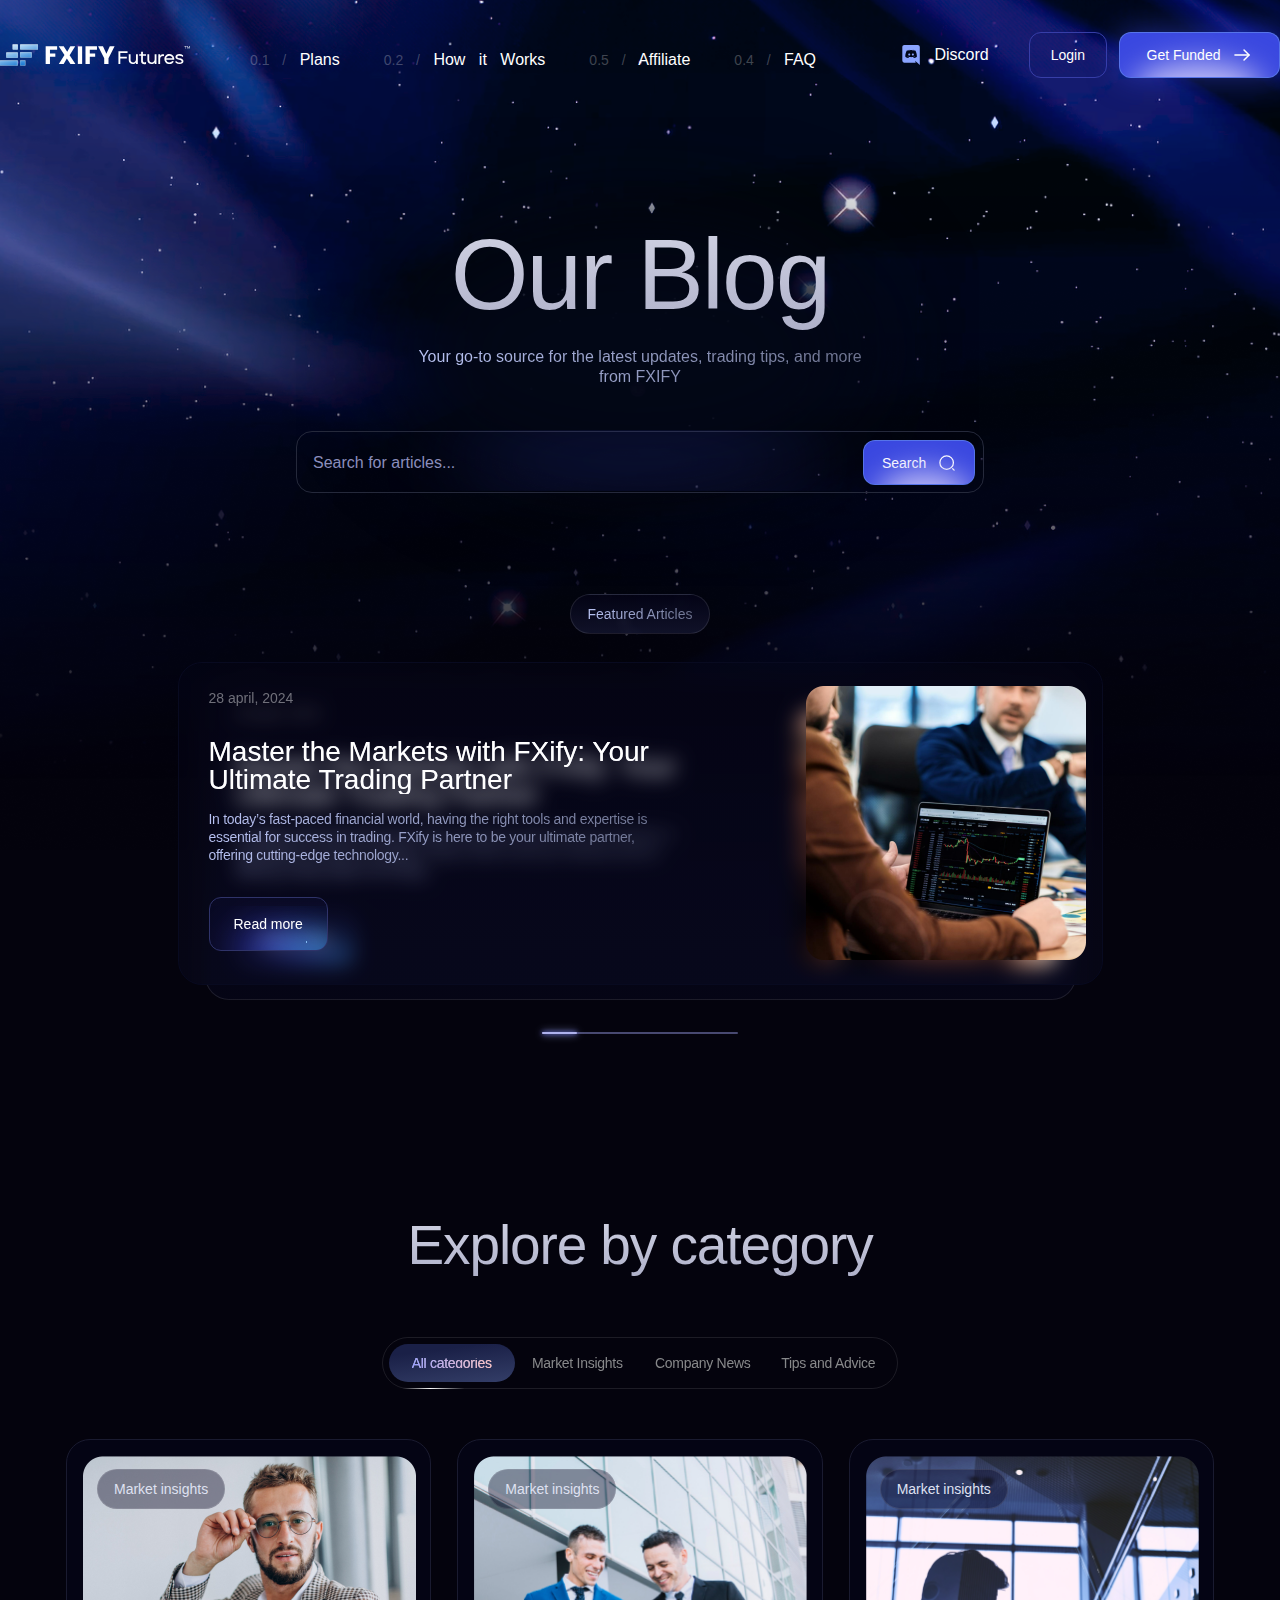
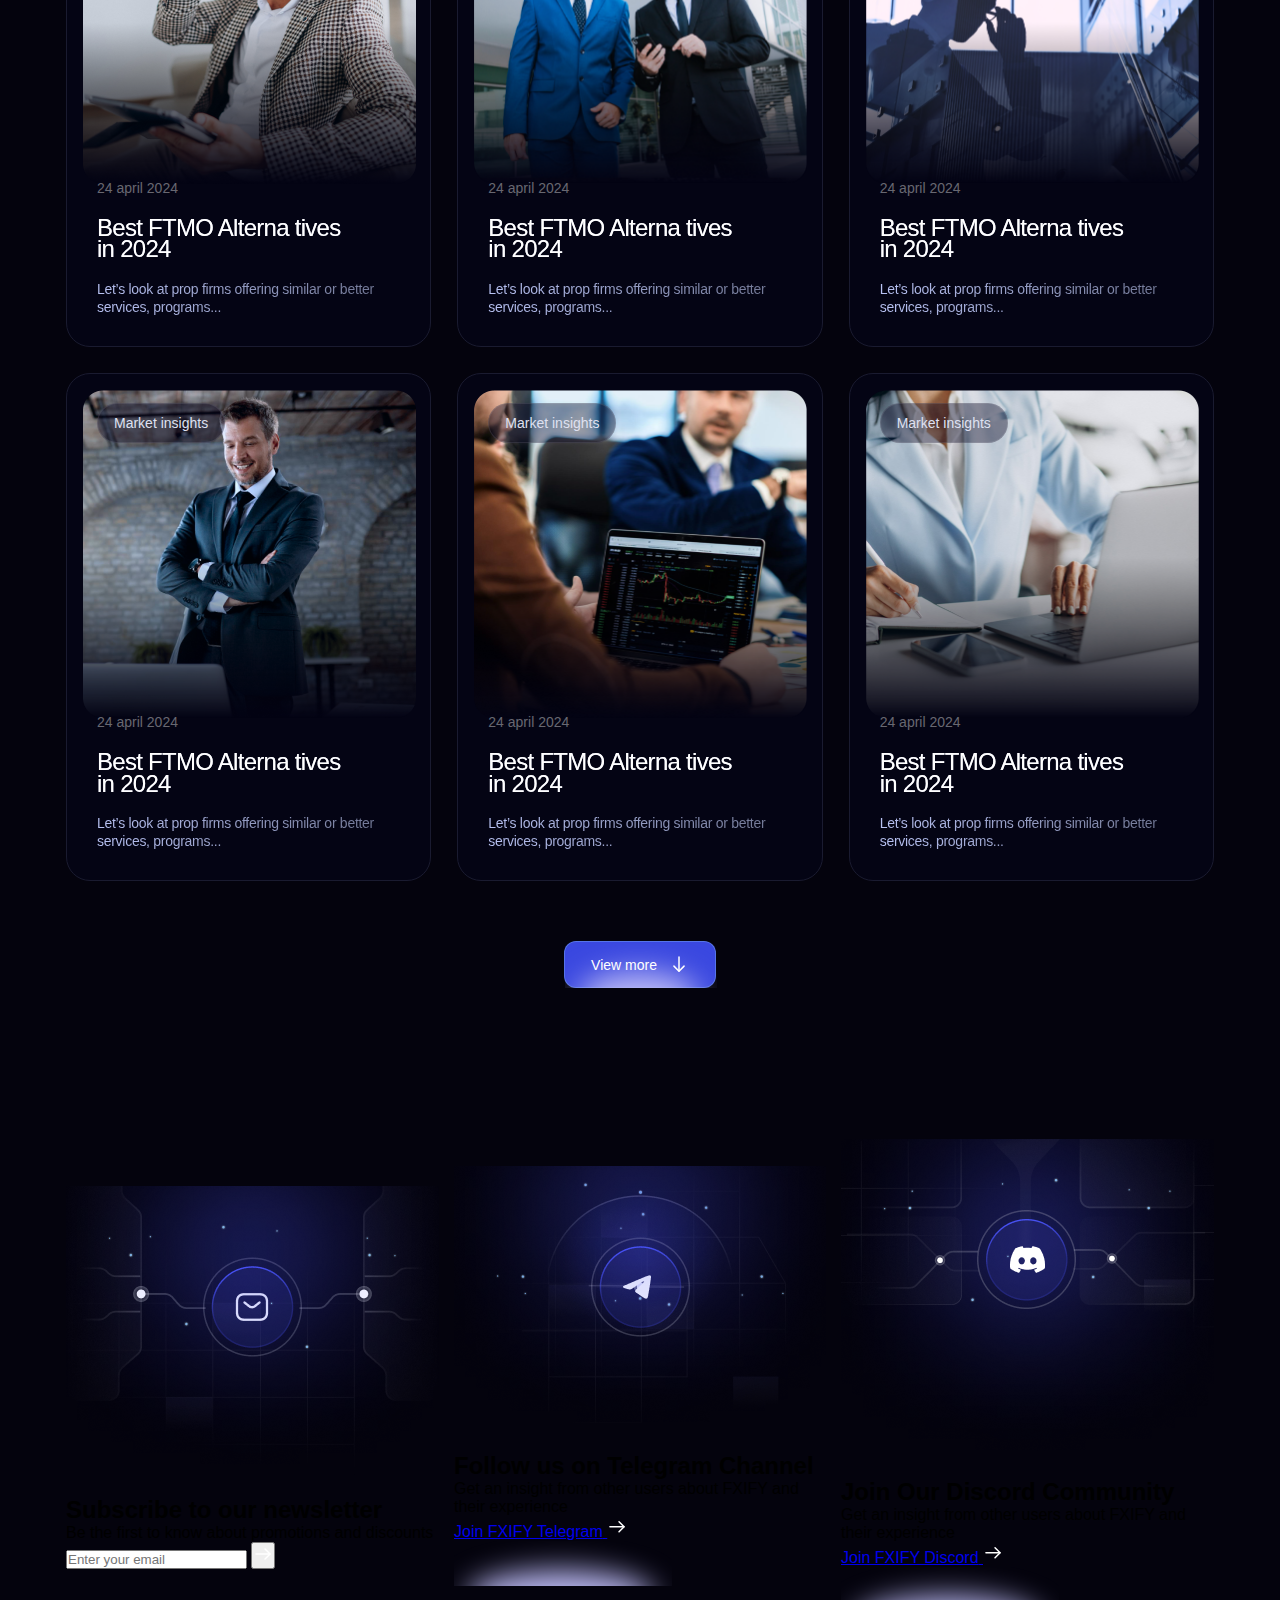
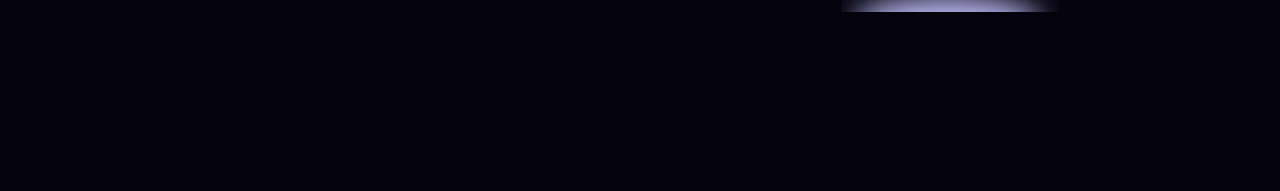
==== index.html @ 172f4644 "add" ====
<!DOCTYPE html>
<html lang="en">

<head>
    <meta charset="UTF-8" />
    <meta name="viewport" content="width=device-width, initial-scale=1.0" />
    <link rel="stylesheet" href="./css/main.css" />
    <title>Blog</title>
</head>

<body>
    <div class="galaxy_bg">
    </div>
    <header class="header">
        <div class="header-conatiner">
            <a href="" class="header_logo_link">
                <img src="./img/header/header_logo.svg" class="header_logo" alt="FCIFY Futures" />
            </a>
            <ul class="header_nav_list">
                <li>
                    <a href="#" class="header_nav_link"> <span>0.1 /</span> Plans </a>
                </li>
                <li>
                    <a href="#" class="header_nav_link">
                        <span>0.2 /</span> How it Works
                    </a>
                </li>
                <li>
                    <a href="#" class="header_nav_link">
                        <span>0.5 /</span> Affiliate
                    </a>
                </li>
                <li>
                    <a href="#" class="header_nav_link"> <span>0.4 /</span> FAQ </a>
                </li>
            </ul>
            <a href="#" class="header_discord_link">
                <svg width="20" height="20" viewBox="0 0 20 20" fill="none" xmlns="http://www.w3.org/2000/svg">
                    <path
                        d="M8.2407 8.38998C7.6707 8.38998 7.2207 8.88998 7.2207 9.49998C7.2207 10.11 7.6807 10.61 8.2407 10.61C8.8107 10.61 9.2607 10.11 9.2607 9.49998C9.2707 8.88998 8.8107 8.38998 8.2407 8.38998ZM11.8907 8.38998C11.3207 8.38998 10.8707 8.88998 10.8707 9.49998C10.8707 10.11 11.3307 10.61 11.8907 10.61C12.4607 10.61 12.9107 10.11 12.9107 9.49998C12.9107 8.88998 12.4607 8.38998 11.8907 8.38998Z"
                        fill="#8AA4FF" />
                    <path
                        d="M16.7508 0H3.35078C2.22078 0 1.30078 0.92 1.30078 2.06V15.58C1.30078 16.72 2.22078 17.64 3.35078 17.64H14.6908L14.1608 15.79L15.4408 16.98L16.6508 18.1L18.8008 20V2.06C18.8008 0.92 17.8808 0 16.7508 0ZM12.8908 13.06C12.8908 13.06 12.5308 12.63 12.2308 12.25C13.5408 11.88 14.0408 11.06 14.0408 11.06C13.6308 11.33 13.2408 11.52 12.8908 11.65C12.3908 11.86 11.9108 12 11.4408 12.08C10.4808 12.26 9.60078 12.21 8.85078 12.07C8.28078 11.96 7.79078 11.8 7.38078 11.64C7.15078 11.55 6.90078 11.44 6.65078 11.3C6.62078 11.28 6.59078 11.27 6.56078 11.25C6.54078 11.24 6.53078 11.23 6.52078 11.22C6.34078 11.12 6.24078 11.05 6.24078 11.05C6.24078 11.05 6.72078 11.85 7.99078 12.23C7.69078 12.61 7.32078 13.06 7.32078 13.06C5.11078 12.99 4.27078 11.54 4.27078 11.54C4.27078 8.32 5.71078 5.71 5.71078 5.71C7.15078 4.63 8.52078 4.66 8.52078 4.66L8.62078 4.78C6.82078 5.3 5.99078 6.09 5.99078 6.09C5.99078 6.09 6.21078 5.97 6.58078 5.8C7.65078 5.33 8.50078 5.2 8.85078 5.17C8.91078 5.16 8.96078 5.15 9.02078 5.15C9.63078 5.07 10.3208 5.05 11.0408 5.13C11.9908 5.24 13.0108 5.52 14.0508 6.09C14.0508 6.09 13.2608 5.34 11.5608 4.82L11.7008 4.66C11.7008 4.66 13.0708 4.63 14.5108 5.71C14.5108 5.71 15.9508 8.32 15.9508 11.54C15.9508 11.54 15.1008 12.99 12.8908 13.06Z"
                        fill="#8AA4FF" />
                </svg>
                Discord
            </a>
            <button class="header_login_btn">Login</button>
            <button class="header_get_futured_btn">
                <div>
                    Get Funded
                    <svg width="20" height="20" viewBox="0 0 20 20" fill="none" xmlns="http://www.w3.org/2000/svg">
                        <path d="M12.0254 4.94165L17.0837 9.99998L12.0254 15.0583" stroke="white" stroke-width="1.5"
                            stroke-miterlimit="10" stroke-linecap="round" stroke-linejoin="round" />
                        <path d="M2.91602 10H16.941" stroke="white" stroke-width="1.5" stroke-miterlimit="10"
                            stroke-linecap="round" stroke-linejoin="round" />
                    </svg>
                </div>
                <span class="elipse">
                    <svg width="161" height="44" viewBox="0 0 161 44" fill="none" xmlns="http://www.w3.org/2000/svg">
                        <g filter="url(#filter0_f_1163_7608)">
                            <ellipse cx="78.1816" cy="56.3232" rx="65" ry="27.5" fill="#BDBBF5" />
                        </g>
                        <defs>
                            <filter id="filter0_f_1163_7608" x="-16.8184" y="-1.17676" width="190" height="115"
                                filterUnits="userSpaceOnUse" color-interpolation-filters="sRGB">
                                <feFlood flood-opacity="0" result="BackgroundImageFix" />
                                <feBlend mode="normal" in="SourceGraphic" in2="BackgroundImageFix" result="shape" />
                                <feGaussianBlur stdDeviation="15" result="effect1_foregroundBlur_1163_7608" />
                            </filter>
                        </defs>
                    </svg>
                </span>
            </button>
        </div>
    </header>
    <section class="hero">
        <div class="hero_container">
            <span class="hero_elipse">
                <svg width="683" height="469" viewBox="0 0 683 469" fill="none" xmlns="http://www.w3.org/2000/svg">
                    <g filter="url(#filter0_f_1163_11618)">
                        <ellipse cx="341.5" cy="234.5" rx="241.5" ry="134.5" fill="#020716" />
                    </g>
                    <defs>
                        <filter id="filter0_f_1163_11618" x="0" y="0" width="683" height="469"
                            filterUnits="userSpaceOnUse" color-interpolation-filters="sRGB">
                            <feFlood flood-opacity="0" result="BackgroundImageFix" />
                            <feBlend mode="normal" in="SourceGraphic" in2="BackgroundImageFix" result="shape" />
                            <feGaussianBlur stdDeviation="50" result="effect1_foregroundBlur_1163_11618" />
                        </filter>
                    </defs>
                </svg>
            </span>
            <h1 class="hero_title">Our Blog</h1>
            <p class="hero_text">
                Your go-to source for the latest updates, trading tips, and more
                from FXIFY
            </p>
            <div class="hero_inp_box">
                <input type="search" name="hero_search" class="hero_input" id="hero_search"
                    placeholder="Search for articles..." />
                <button class="hero_search_btn">
                    <div>
                        <span>Search</span>
                        <svg width="18" height="18" viewBox="0 0 18 19" fill="none" xmlns="http://www.w3.org/2000/svg">
                            <path
                                d="M8.625 16.25C12.56 16.25 15.75 13.06 15.75 9.12501C15.75 5.18998 12.56 2.00001 8.625 2.00001C4.68997 2.00001 1.5 5.18998 1.5 9.12501C1.5 13.06 4.68997 16.25 8.625 16.25Z"
                                stroke="white" stroke-width="1.35" stroke-linecap="round" stroke-linejoin="round" />
                            <path d="M16.5 17L15 15.5" stroke="white" stroke-width="1.35" stroke-linecap="round"
                                stroke-linejoin="round" />
                        </svg>
                    </div>
                    <span class="hero_search_btn_elipse">
                        <svg width="125" height="45" viewBox="0 0 125 45" fill="none"
                            xmlns="http://www.w3.org/2000/svg">
                            <g filter="url(#filter0_f_1163_7618)">
                                <ellipse cx="60.1816" cy="56.8232" rx="47" ry="27.5" fill="#BDBBF5" />
                            </g>
                            <defs>
                                <filter id="filter0_f_1163_7618" x="-16.8184" y="-0.676758" width="154" height="115"
                                    filterUnits="userSpaceOnUse" color-interpolation-filters="sRGB">
                                    <feFlood flood-opacity="0" result="BackgroundImageFix" />
                                    <feBlend mode="normal" in="SourceGraphic" in2="BackgroundImageFix" result="shape" />
                                    <feGaussianBlur stdDeviation="15" result="effect1_foregroundBlur_1163_7618" />
                                </filter>
                            </defs>
                        </svg>
                    </span>
                </button>
                <span class="search_elipse">
                    <svg width="543" height="61" viewBox="0 0 543 61" fill="none" xmlns="http://www.w3.org/2000/svg">
                        <g filter="url(#filter0_f_1163_7614)">
                            <ellipse cx="271.5" cy="30.5" rx="191.5" ry="30.5" fill="#4852F5" fill-opacity="0.2" />
                        </g>
                        <defs>
                            <filter id="filter0_f_1163_7614" x="0" y="-80" width="543" height="221"
                                filterUnits="userSpaceOnUse" color-interpolation-filters="sRGB">
                                <feFlood flood-opacity="0" result="BackgroundImageFix" />
                                <feBlend mode="normal" in="SourceGraphic" in2="BackgroundImageFix" result="shape" />
                                <feGaussianBlur stdDeviation="40" result="effect1_foregroundBlur_1163_7614" />
                            </filter>
                        </defs>
                    </svg>
                </span>
            </div>
        </div>
    </section>
    <section class="articles">
        <div class="articles_container">
            <a href="#" class="article_link">
                <span>Featured Articles</span>
            </a>
            <div class="article_card_box">
                <div class="article_card">
                    <div class="article_left">
                        <h2 class="article_card_subtitle">28 april, 2024</h2>
                        <h3 class="article_card_title">Master the Markets with FXify: Your Ultimate Trading Partner</h3>
                        <p class="article_card_text">
                            In today’s fast-paced financial world, having the right tools and expertise is essential for
                            success in trading. FXify is here to be your ultimate partner, offering cutting-edge
                            technology...
                        </p>
                        <a href="#" class="article_card_link">
                            <span class="article_card_link_text">Read more</span>
                            <span class="article_card_link_bg">
                                <svg width="120" height="44" viewBox="0 0 120 44" fill="none"
                                    xmlns="http://www.w3.org/2000/svg">
                                    <g filter="url(#filter0_f_5001_8485)">
                                        <ellipse cx="67.5" cy="44" rx="40" ry="18" fill="#4852F5" fill-opacity="0.6" />
                                    </g>
                                    <g filter="url(#filter1_f_5001_8485)">
                                        <ellipse cx="107.5" cy="51" rx="40" ry="18" fill="#3FB9FE" fill-opacity="0.6" />
                                    </g>
                                    <g filter="url(#filter2_d_5001_8485)">
                                        <circle cx="0.824219" cy="0.824219" r="0.824219"
                                            transform="matrix(-1 0 0 1 100.148 35)" fill="#8EC9FF" fill-opacity="0.88"
                                            shape-rendering="crispEdges" />
                                    </g>
                                    <g filter="url(#filter3_d_5001_8485)">
                                        <circle cx="0.412109" cy="0.412109" r="0.412109"
                                            transform="matrix(-1 0 0 1 47.3242 41)" fill="#8EC9FF" fill-opacity="0.88"
                                            shape-rendering="crispEdges" />
                                    </g>
                                    <g filter="url(#filter4_d_5001_8485)">
                                        <circle cx="0.412109" cy="0.412109" r="0.412109"
                                            transform="matrix(-1 0 0 1 78.3242 29)" fill="#8EC9FF" fill-opacity="0.88"
                                            shape-rendering="crispEdges" />
                                    </g>
                                    <g filter="url(#filter5_d_5001_8485)">
                                        <circle cx="0.412109" cy="0.412109" r="0.412109"
                                            transform="matrix(-1 0 0 1 114.324 41)" fill="#8EC9FF" fill-opacity="0.88"
                                            shape-rendering="crispEdges" />
                                    </g>
                                    <g filter="url(#filter6_d_5001_8485)">
                                        <circle cx="0.412109" cy="0.412109" r="0.412109"
                                            transform="matrix(-1 0 0 1 81.3242 38)" fill="#8EC9FF" fill-opacity="0.88"
                                            shape-rendering="crispEdges" />
                                    </g>
                                    <defs>
                                        <filter id="filter0_f_5001_8485" x="-12.5" y="-14" width="160" height="116"
                                            filterUnits="userSpaceOnUse" color-interpolation-filters="sRGB">
                                            <feFlood flood-opacity="0" result="BackgroundImageFix" />
                                            <feBlend mode="normal" in="SourceGraphic" in2="BackgroundImageFix"
                                                result="shape" />
                                            <feGaussianBlur stdDeviation="20"
                                                result="effect1_foregroundBlur_5001_8485" />
                                        </filter>
                                        <filter id="filter1_f_5001_8485" x="27.5" y="-7" width="160" height="116"
                                            filterUnits="userSpaceOnUse" color-interpolation-filters="sRGB">
                                            <feFlood flood-opacity="0" result="BackgroundImageFix" />
                                            <feBlend mode="normal" in="SourceGraphic" in2="BackgroundImageFix"
                                                result="shape" />
                                            <feGaussianBlur stdDeviation="20"
                                                result="effect1_foregroundBlur_5001_8485" />
                                        </filter>
                                        <filter id="filter2_d_5001_8485" x="97.2384" y="33.7384" width="4.17161"
                                            height="4.17161" filterUnits="userSpaceOnUse"
                                            color-interpolation-filters="sRGB">
                                            <feFlood flood-opacity="0" result="BackgroundImageFix" />
                                            <feColorMatrix in="SourceAlpha" type="matrix"
                                                values="0 0 0 0 0 0 0 0 0 0 0 0 0 0 0 0 0 0 127 0" result="hardAlpha" />
                                            <feOffset />
                                            <feGaussianBlur stdDeviation="0.630792" />
                                            <feComposite in2="hardAlpha" operator="out" />
                                            <feColorMatrix type="matrix"
                                                values="0 0 0 0 0.815686 0 0 0 0 0.937255 0 0 0 0 0.901961 0 0 0 1 0" />
                                            <feBlend mode="normal" in2="BackgroundImageFix"
                                                result="effect1_dropShadow_5001_8485" />
                                            <feBlend mode="normal" in="SourceGraphic" in2="effect1_dropShadow_5001_8485"
                                                result="shape" />
                                        </filter>
                                        <filter id="filter3_d_5001_8485" x="45.2384" y="39.7384" width="3.34739"
                                            height="3.34739" filterUnits="userSpaceOnUse"
                                            color-interpolation-filters="sRGB">
                                            <feFlood flood-opacity="0" result="BackgroundImageFix" />
                                            <feColorMatrix in="SourceAlpha" type="matrix"
                                                values="0 0 0 0 0 0 0 0 0 0 0 0 0 0 0 0 0 0 127 0" result="hardAlpha" />
                                            <feOffset />
                                            <feGaussianBlur stdDeviation="0.630792" />
                                            <feComposite in2="hardAlpha" operator="out" />
                                            <feColorMatrix type="matrix"
                                                values="0 0 0 0 0.815686 0 0 0 0 0.937255 0 0 0 0 0.901961 0 0 0 1 0" />
                                            <feBlend mode="normal" in2="BackgroundImageFix"
                                                result="effect1_dropShadow_5001_8485" />
                                            <feBlend mode="normal" in="SourceGraphic" in2="effect1_dropShadow_5001_8485"
                                                result="shape" />
                                        </filter>
                                        <filter id="filter4_d_5001_8485" x="76.2384" y="27.7384" width="3.34739"
                                            height="3.34739" filterUnits="userSpaceOnUse"
                                            color-interpolation-filters="sRGB">
                                            <feFlood flood-opacity="0" result="BackgroundImageFix" />
                                            <feColorMatrix in="SourceAlpha" type="matrix"
                                                values="0 0 0 0 0 0 0 0 0 0 0 0 0 0 0 0 0 0 127 0" result="hardAlpha" />
                                            <feOffset />
                                            <feGaussianBlur stdDeviation="0.630792" />
                                            <feComposite in2="hardAlpha" operator="out" />
                                            <feColorMatrix type="matrix"
                                                values="0 0 0 0 0.815686 0 0 0 0 0.937255 0 0 0 0 0.901961 0 0 0 1 0" />
                                            <feBlend mode="normal" in2="BackgroundImageFix"
                                                result="effect1_dropShadow_5001_8485" />
                                            <feBlend mode="normal" in="SourceGraphic" in2="effect1_dropShadow_5001_8485"
                                                result="shape" />
                                        </filter>
                                        <filter id="filter5_d_5001_8485" x="112.238" y="39.7384" width="3.34739"
                                            height="3.34739" filterUnits="userSpaceOnUse"
                                            color-interpolation-filters="sRGB">
                                            <feFlood flood-opacity="0" result="BackgroundImageFix" />
                                            <feColorMatrix in="SourceAlpha" type="matrix"
                                                values="0 0 0 0 0 0 0 0 0 0 0 0 0 0 0 0 0 0 127 0" result="hardAlpha" />
                                            <feOffset />
                                            <feGaussianBlur stdDeviation="0.630792" />
                                            <feComposite in2="hardAlpha" operator="out" />
                                            <feColorMatrix type="matrix"
                                                values="0 0 0 0 0.815686 0 0 0 0 0.937255 0 0 0 0 0.901961 0 0 0 1 0" />
                                            <feBlend mode="normal" in2="BackgroundImageFix"
                                                result="effect1_dropShadow_5001_8485" />
                                            <feBlend mode="normal" in="SourceGraphic" in2="effect1_dropShadow_5001_8485"
                                                result="shape" />
                                        </filter>
                                        <filter id="filter6_d_5001_8485" x="79.2384" y="36.7384" width="3.34739"
                                            height="3.34739" filterUnits="userSpaceOnUse"
                                            color-interpolation-filters="sRGB">
                                            <feFlood flood-opacity="0" result="BackgroundImageFix" />
                                            <feColorMatrix in="SourceAlpha" type="matrix"
                                                values="0 0 0 0 0 0 0 0 0 0 0 0 0 0 0 0 0 0 127 0" result="hardAlpha" />
                                            <feOffset />
                                            <feGaussianBlur stdDeviation="0.630792" />
                                            <feComposite in2="hardAlpha" operator="out" />
                                            <feColorMatrix type="matrix"
                                                values="0 0 0 0 0.815686 0 0 0 0 0.937255 0 0 0 0 0.901961 0 0 0 1 0" />
                                            <feBlend mode="normal" in2="BackgroundImageFix"
                                                result="effect1_dropShadow_5001_8485" />
                                            <feBlend mode="normal" in="SourceGraphic" in2="effect1_dropShadow_5001_8485"
                                                result="shape" />
                                        </filter>
                                    </defs>
                                </svg>
                            </span>
                        </a>
                    </div>
                    <div class="article_right">
                        <img src="./img/article/article_right.png" alt="" class="article_right_img">
                    </div>
                </div>
                <div class="article_card article_card_2">
                    <div class="article_left">
                        <h2 class="article_card_subtitle">28 april, 2024</h2>
                        <h3 class="article_card_title">Master the Markets with FXify: Your Ultimate Trading Partner</h3>
                        <p class="article_card_text">
                            In today’s fast-paced financial world, having the right tools and expertise is essential for
                            success in trading. FXify is here to be your ultimate partner, offering cutting-edge
                            technology...
                        </p>
                        <a href="#" class="article_card_link">
                            <span class="article_card_link_text">Read more</span>
                            <span class="article_card_link_bg">
                                <svg width="120" height="44" viewBox="0 0 120 44" fill="none"
                                    xmlns="http://www.w3.org/2000/svg">
                                    <g filter="url(#filter0_f_5001_8485)">
                                        <ellipse cx="67.5" cy="44" rx="40" ry="18" fill="#4852F5" fill-opacity="0.6" />
                                    </g>
                                    <g filter="url(#filter1_f_5001_8485)">
                                        <ellipse cx="107.5" cy="51" rx="40" ry="18" fill="#3FB9FE" fill-opacity="0.6" />
                                    </g>
                                    <g filter="url(#filter2_d_5001_8485)">
                                        <circle cx="0.824219" cy="0.824219" r="0.824219"
                                            transform="matrix(-1 0 0 1 100.148 35)" fill="#8EC9FF" fill-opacity="0.88"
                                            shape-rendering="crispEdges" />
                                    </g>
                                    <g filter="url(#filter3_d_5001_8485)">
                                        <circle cx="0.412109" cy="0.412109" r="0.412109"
                                            transform="matrix(-1 0 0 1 47.3242 41)" fill="#8EC9FF" fill-opacity="0.88"
                                            shape-rendering="crispEdges" />
                                    </g>
                                    <g filter="url(#filter4_d_5001_8485)">
                                        <circle cx="0.412109" cy="0.412109" r="0.412109"
                                            transform="matrix(-1 0 0 1 78.3242 29)" fill="#8EC9FF" fill-opacity="0.88"
                                            shape-rendering="crispEdges" />
                                    </g>
                                    <g filter="url(#filter5_d_5001_8485)">
                                        <circle cx="0.412109" cy="0.412109" r="0.412109"
                                            transform="matrix(-1 0 0 1 114.324 41)" fill="#8EC9FF" fill-opacity="0.88"
                                            shape-rendering="crispEdges" />
                                    </g>
                                    <g filter="url(#filter6_d_5001_8485)">
                                        <circle cx="0.412109" cy="0.412109" r="0.412109"
                                            transform="matrix(-1 0 0 1 81.3242 38)" fill="#8EC9FF" fill-opacity="0.88"
                                            shape-rendering="crispEdges" />
                                    </g>
                                    <defs>
                                        <filter id="filter0_f_5001_8485" x="-12.5" y="-14" width="160" height="116"
                                            filterUnits="userSpaceOnUse" color-interpolation-filters="sRGB">
                                            <feFlood flood-opacity="0" result="BackgroundImageFix" />
                                            <feBlend mode="normal" in="SourceGraphic" in2="BackgroundImageFix"
                                                result="shape" />
                                            <feGaussianBlur stdDeviation="20"
                                                result="effect1_foregroundBlur_5001_8485" />
                                        </filter>
                                        <filter id="filter1_f_5001_8485" x="27.5" y="-7" width="160" height="116"
                                            filterUnits="userSpaceOnUse" color-interpolation-filters="sRGB">
                                            <feFlood flood-opacity="0" result="BackgroundImageFix" />
                                            <feBlend mode="normal" in="SourceGraphic" in2="BackgroundImageFix"
                                                result="shape" />
                                            <feGaussianBlur stdDeviation="20"
                                                result="effect1_foregroundBlur_5001_8485" />
                                        </filter>
                                        <filter id="filter2_d_5001_8485" x="97.2384" y="33.7384" width="4.17161"
                                            height="4.17161" filterUnits="userSpaceOnUse"
                                            color-interpolation-filters="sRGB">
                                            <feFlood flood-opacity="0" result="BackgroundImageFix" />
                                            <feColorMatrix in="SourceAlpha" type="matrix"
                                                values="0 0 0 0 0 0 0 0 0 0 0 0 0 0 0 0 0 0 127 0" result="hardAlpha" />
                                            <feOffset />
                                            <feGaussianBlur stdDeviation="0.630792" />
                                            <feComposite in2="hardAlpha" operator="out" />
                                            <feColorMatrix type="matrix"
                                                values="0 0 0 0 0.815686 0 0 0 0 0.937255 0 0 0 0 0.901961 0 0 0 1 0" />
                                            <feBlend mode="normal" in2="BackgroundImageFix"
                                                result="effect1_dropShadow_5001_8485" />
                                            <feBlend mode="normal" in="SourceGraphic" in2="effect1_dropShadow_5001_8485"
                                                result="shape" />
                                        </filter>
                                        <filter id="filter3_d_5001_8485" x="45.2384" y="39.7384" width="3.34739"
                                            height="3.34739" filterUnits="userSpaceOnUse"
                                            color-interpolation-filters="sRGB">
                                            <feFlood flood-opacity="0" result="BackgroundImageFix" />
                                            <feColorMatrix in="SourceAlpha" type="matrix"
                                                values="0 0 0 0 0 0 0 0 0 0 0 0 0 0 0 0 0 0 127 0" result="hardAlpha" />
                                            <feOffset />
                                            <feGaussianBlur stdDeviation="0.630792" />
                                            <feComposite in2="hardAlpha" operator="out" />
                                            <feColorMatrix type="matrix"
                                                values="0 0 0 0 0.815686 0 0 0 0 0.937255 0 0 0 0 0.901961 0 0 0 1 0" />
                                            <feBlend mode="normal" in2="BackgroundImageFix"
                                                result="effect1_dropShadow_5001_8485" />
                                            <feBlend mode="normal" in="SourceGraphic" in2="effect1_dropShadow_5001_8485"
                                                result="shape" />
                                        </filter>
                                        <filter id="filter4_d_5001_8485" x="76.2384" y="27.7384" width="3.34739"
                                            height="3.34739" filterUnits="userSpaceOnUse"
                                            color-interpolation-filters="sRGB">
                                            <feFlood flood-opacity="0" result="BackgroundImageFix" />
                                            <feColorMatrix in="SourceAlpha" type="matrix"
                                                values="0 0 0 0 0 0 0 0 0 0 0 0 0 0 0 0 0 0 127 0" result="hardAlpha" />
                                            <feOffset />
                                            <feGaussianBlur stdDeviation="0.630792" />
                                            <feComposite in2="hardAlpha" operator="out" />
                                            <feColorMatrix type="matrix"
                                                values="0 0 0 0 0.815686 0 0 0 0 0.937255 0 0 0 0 0.901961 0 0 0 1 0" />
                                            <feBlend mode="normal" in2="BackgroundImageFix"
                                                result="effect1_dropShadow_5001_8485" />
                                            <feBlend mode="normal" in="SourceGraphic" in2="effect1_dropShadow_5001_8485"
                                                result="shape" />
                                        </filter>
                                        <filter id="filter5_d_5001_8485" x="112.238" y="39.7384" width="3.34739"
                                            height="3.34739" filterUnits="userSpaceOnUse"
                                            color-interpolation-filters="sRGB">
                                            <feFlood flood-opacity="0" result="BackgroundImageFix" />
                                            <feColorMatrix in="SourceAlpha" type="matrix"
                                                values="0 0 0 0 0 0 0 0 0 0 0 0 0 0 0 0 0 0 127 0" result="hardAlpha" />
                                            <feOffset />
                                            <feGaussianBlur stdDeviation="0.630792" />
                                            <feComposite in2="hardAlpha" operator="out" />
                                            <feColorMatrix type="matrix"
                                                values="0 0 0 0 0.815686 0 0 0 0 0.937255 0 0 0 0 0.901961 0 0 0 1 0" />
                                            <feBlend mode="normal" in2="BackgroundImageFix"
                                                result="effect1_dropShadow_5001_8485" />
                                            <feBlend mode="normal" in="SourceGraphic" in2="effect1_dropShadow_5001_8485"
                                                result="shape" />
                                        </filter>
                                        <filter id="filter6_d_5001_8485" x="79.2384" y="36.7384" width="3.34739"
                                            height="3.34739" filterUnits="userSpaceOnUse"
                                            color-interpolation-filters="sRGB">
                                            <feFlood flood-opacity="0" result="BackgroundImageFix" />
                                            <feColorMatrix in="SourceAlpha" type="matrix"
                                                values="0 0 0 0 0 0 0 0 0 0 0 0 0 0 0 0 0 0 127 0" result="hardAlpha" />
                                            <feOffset />
                                            <feGaussianBlur stdDeviation="0.630792" />
                                            <feComposite in2="hardAlpha" operator="out" />
                                            <feColorMatrix type="matrix"
                                                values="0 0 0 0 0.815686 0 0 0 0 0.937255 0 0 0 0 0.901961 0 0 0 1 0" />
                                            <feBlend mode="normal" in2="BackgroundImageFix"
                                                result="effect1_dropShadow_5001_8485" />
                                            <feBlend mode="normal" in="SourceGraphic" in2="effect1_dropShadow_5001_8485"
                                                result="shape" />
                                        </filter>
                                    </defs>
                                </svg>
                            </span>
                        </a>
                    </div>
                    <div class="article_right">
                        <img src="./img/article/article_right.png" alt="" class="article_right_img">
                    </div>
                </div>
            </div>
            <div class="article_line_box">
                <span class="article_bottom_line_star">
                    <svg width="43" height="37" viewBox="0 0 43 37" fill="none" xmlns="http://www.w3.org/2000/svg">
                        <g filter="url(#filter0_d_1163_7648)">
                            <ellipse cx="12.0057" cy="21.1081" rx="0.132706" ry="0.134651"
                                transform="rotate(-90 12.0057 21.1081)" fill="#8EC9FF" fill-opacity="0.88"
                                shape-rendering="crispEdges" />
                        </g>
                        <g filter="url(#filter1_d_1163_7648)">
                            <ellipse cx="28.2733" cy="22.3082" rx="0.132706" ry="0.134651"
                                transform="rotate(-90 28.2733 22.3082)" fill="#8EC9FF" fill-opacity="0.88"
                                shape-rendering="crispEdges" />
                        </g>
                        <g filter="url(#filter2_d_1163_7648)">
                            <ellipse cx="40.6893" cy="34.8673" rx="0.132706" ry="0.134651"
                                transform="rotate(-90 40.6893 34.8673)" fill="#8EC9FF" fill-opacity="0.88"
                                shape-rendering="crispEdges" />
                        </g>
                        <g filter="url(#filter3_d_1163_7648)">
                            <ellipse cx="8.86696" cy="16.199" rx="0.265412" ry="0.269302"
                                transform="rotate(-90 8.86696 16.199)" fill="#8EC9FF" fill-opacity="0.88"
                                shape-rendering="crispEdges" />
                        </g>
                        <g filter="url(#filter4_d_1163_7648)">
                            <ellipse cx="7.38649" cy="2.26544" rx="0.265412" ry="0.269302"
                                transform="rotate(-90 7.38649 2.26544)" fill="#8EC9FF" fill-opacity="0.88"
                                shape-rendering="crispEdges" />
                        </g>
                        <g filter="url(#filter5_d_1163_7648)">
                            <ellipse cx="29.1111" cy="10.4663" rx="0.265412" ry="0.269302"
                                transform="rotate(-90 29.1111 10.4663)" fill="#8EC9FF" fill-opacity="0.88"
                                shape-rendering="crispEdges" />
                        </g>
                        <g filter="url(#filter6_d_1163_7648)">
                            <ellipse cx="2.2693" cy="28.9381" rx="0.265412" ry="0.269302"
                                transform="rotate(-90 2.2693 28.9381)" fill="#8EC9FF" fill-opacity="0.88"
                                shape-rendering="crispEdges" />
                        </g>
                        <defs>
                            <filter id="filter0_d_1163_7648" x="10.6095" y="19.7138" width="2.7927" height="2.78858"
                                filterUnits="userSpaceOnUse" color-interpolation-filters="sRGB">
                                <feFlood flood-opacity="0" result="BackgroundImageFix" />
                                <feColorMatrix in="SourceAlpha" type="matrix"
                                    values="0 0 0 0 0 0 0 0 0 0 0 0 0 0 0 0 0 0 127 0" result="hardAlpha" />
                                <feOffset />
                                <feGaussianBlur stdDeviation="0.630792" />
                                <feComposite in2="hardAlpha" operator="out" />
                                <feColorMatrix type="matrix"
                                    values="0 0 0 0 0.815686 0 0 0 0 0.937255 0 0 0 0 0.901961 0 0 0 1 0" />
                                <feBlend mode="normal" in2="BackgroundImageFix" result="effect1_dropShadow_1163_7648" />
                                <feBlend mode="normal" in="SourceGraphic" in2="effect1_dropShadow_1163_7648"
                                    result="shape" />
                            </filter>
                            <filter id="filter1_d_1163_7648" x="26.8771" y="20.9139" width="2.7927" height="2.78858"
                                filterUnits="userSpaceOnUse" color-interpolation-filters="sRGB">
                                <feFlood flood-opacity="0" result="BackgroundImageFix" />
                                <feColorMatrix in="SourceAlpha" type="matrix"
                                    values="0 0 0 0 0 0 0 0 0 0 0 0 0 0 0 0 0 0 127 0" result="hardAlpha" />
                                <feOffset />
                                <feGaussianBlur stdDeviation="0.630792" />
                                <feComposite in2="hardAlpha" operator="out" />
                                <feColorMatrix type="matrix"
                                    values="0 0 0 0 0.815686 0 0 0 0 0.937255 0 0 0 0 0.901961 0 0 0 1 0" />
                                <feBlend mode="normal" in2="BackgroundImageFix" result="effect1_dropShadow_1163_7648" />
                                <feBlend mode="normal" in="SourceGraphic" in2="effect1_dropShadow_1163_7648"
                                    result="shape" />
                            </filter>
                            <filter id="filter2_d_1163_7648" x="39.2931" y="33.473" width="2.7927" height="2.78858"
                                filterUnits="userSpaceOnUse" color-interpolation-filters="sRGB">
                                <feFlood flood-opacity="0" result="BackgroundImageFix" />
                                <feColorMatrix in="SourceAlpha" type="matrix"
                                    values="0 0 0 0 0 0 0 0 0 0 0 0 0 0 0 0 0 0 127 0" result="hardAlpha" />
                                <feOffset />
                                <feGaussianBlur stdDeviation="0.630792" />
                                <feComposite in2="hardAlpha" operator="out" />
                                <feColorMatrix type="matrix"
                                    values="0 0 0 0 0.815686 0 0 0 0 0.937255 0 0 0 0 0.901961 0 0 0 1 0" />
                                <feBlend mode="normal" in2="BackgroundImageFix" result="effect1_dropShadow_1163_7648" />
                                <feBlend mode="normal" in="SourceGraphic" in2="effect1_dropShadow_1163_7648"
                                    result="shape" />
                            </filter>
                            <filter id="filter3_d_1163_7648" x="7.33607" y="14.672" width="3.06223" height="3.05399"
                                filterUnits="userSpaceOnUse" color-interpolation-filters="sRGB">
                                <feFlood flood-opacity="0" result="BackgroundImageFix" />
                                <feColorMatrix in="SourceAlpha" type="matrix"
                                    values="0 0 0 0 0 0 0 0 0 0 0 0 0 0 0 0 0 0 127 0" result="hardAlpha" />
                                <feOffset />
                                <feGaussianBlur stdDeviation="0.630792" />
                                <feComposite in2="hardAlpha" operator="out" />
                                <feColorMatrix type="matrix"
                                    values="0 0 0 0 0.815686 0 0 0 0 0.937255 0 0 0 0 0.901961 0 0 0 1 0" />
                                <feBlend mode="normal" in2="BackgroundImageFix" result="effect1_dropShadow_1163_7648" />
                                <feBlend mode="normal" in="SourceGraphic" in2="effect1_dropShadow_1163_7648"
                                    result="shape" />
                            </filter>
                            <filter id="filter4_d_1163_7648" x="5.8556" y="0.738446" width="3.06223" height="3.05399"
                                filterUnits="userSpaceOnUse" color-interpolation-filters="sRGB">
                                <feFlood flood-opacity="0" result="BackgroundImageFix" />
                                <feColorMatrix in="SourceAlpha" type="matrix"
                                    values="0 0 0 0 0 0 0 0 0 0 0 0 0 0 0 0 0 0 127 0" result="hardAlpha" />
                                <feOffset />
                                <feGaussianBlur stdDeviation="0.630792" />
                                <feComposite in2="hardAlpha" operator="out" />
                                <feColorMatrix type="matrix"
                                    values="0 0 0 0 0.815686 0 0 0 0 0.937255 0 0 0 0 0.901961 0 0 0 1 0" />
                                <feBlend mode="normal" in2="BackgroundImageFix" result="effect1_dropShadow_1163_7648" />
                                <feBlend mode="normal" in="SourceGraphic" in2="effect1_dropShadow_1163_7648"
                                    result="shape" />
                            </filter>
                            <filter id="filter5_d_1163_7648" x="27.5802" y="8.93928" width="3.06223" height="3.05399"
                                filterUnits="userSpaceOnUse" color-interpolation-filters="sRGB">
                                <feFlood flood-opacity="0" result="BackgroundImageFix" />
                                <feColorMatrix in="SourceAlpha" type="matrix"
                                    values="0 0 0 0 0 0 0 0 0 0 0 0 0 0 0 0 0 0 127 0" result="hardAlpha" />
                                <feOffset />
                                <feGaussianBlur stdDeviation="0.630792" />
                                <feComposite in2="hardAlpha" operator="out" />
                                <feColorMatrix type="matrix"
                                    values="0 0 0 0 0.815686 0 0 0 0 0.937255 0 0 0 0 0.901961 0 0 0 1 0" />
                                <feBlend mode="normal" in2="BackgroundImageFix" result="effect1_dropShadow_1163_7648" />
                                <feBlend mode="normal" in="SourceGraphic" in2="effect1_dropShadow_1163_7648"
                                    result="shape" />
                            </filter>
                            <filter id="filter6_d_1163_7648" x="0.738415" y="27.4111" width="3.06223" height="3.05399"
                                filterUnits="userSpaceOnUse" color-interpolation-filters="sRGB">
                                <feFlood flood-opacity="0" result="BackgroundImageFix" />
                                <feColorMatrix in="SourceAlpha" type="matrix"
                                    values="0 0 0 0 0 0 0 0 0 0 0 0 0 0 0 0 0 0 127 0" result="hardAlpha" />
                                <feOffset />
                                <feGaussianBlur stdDeviation="0.630792" />
                                <feComposite in2="hardAlpha" operator="out" />
                                <feColorMatrix type="matrix"
                                    values="0 0 0 0 0.815686 0 0 0 0 0.937255 0 0 0 0 0.901961 0 0 0 1 0" />
                                <feBlend mode="normal" in2="BackgroundImageFix" result="effect1_dropShadow_1163_7648" />
                                <feBlend mode="normal" in="SourceGraphic" in2="effect1_dropShadow_1163_7648"
                                    result="shape" />
                            </filter>
                        </defs>
                    </svg>
                </span>
                <div class="article_bottom_line">
                    <span class="article_bottom_small_line"></span>
                </div>
            </div>
        </div>
    </section>
    <section class="category">
        <div class="category_container">
            <div class="category_top">
                <h2 class="caregory_title">Explore by category</h2>
                <div class="category_filter_box">
                    <button class="category_filter_btn category_filter_btn_active"><span>All categories</span></button>
                    <button class="category_filter_btn"><span>Market Insights</span></button>
                    <button class="category_filter_btn"><span>Company News</span></button>
                    <button class="category_filter_btn"><span>Tips and Advice</span></button>
                </div>
                <span class="category_filter_btn_line"></span>
            </div>
            <div class="category_card_box">
                <div class="category_card">
                    <div class="category_card_top_box">
                        <div class="category_card_top">
                            <p class="category_info_text">Market insights</p>
                            <img src="./img/category/category_1.png" alt="" class="category_top_img">
                        </div>
                    </div>
                    <div class="category_card_bottom">
                        <h2 class="category_card_subtitle">24 april 2024</h2>
                        <h3 class="category_card_title">Best FTMO Alterna tives <br> in 2024</h3>
                        <p class="category_card_text">Let’s look at prop firms offering similar or better services,
                            programs...</p>
                    </div>
                </div>
                <div class="category_card">
                    <div class="category_card_top_box">
                        <div class="category_card_top">
                            <p class="category_info_text">Market insights</p>
                            <img src="./img/category/category_2.png" alt="" class="category_top_img">
                        </div>
                    </div>
                    <div class="category_card_bottom">
                        <h2 class="category_card_subtitle">24 april 2024</h2>
                        <h3 class="category_card_title">Best FTMO Alterna tives <br> in 2024</h3>
                        <p class="category_card_text">Let’s look at prop firms offering similar or better services,
                            programs...</p>
                    </div>
                </div>
                <div class="category_card">
                    <div class="category_card_top_box">
                        <div class="category_card_top">
                            <p class="category_info_text">Market insights</p>
                            <img src="./img/category/category_3.png" alt="" class="category_top_img">
                        </div>
                    </div>
                    <div class="category_card_bottom">
                        <h2 class="category_card_subtitle">24 april 2024</h2>
                        <h3 class="category_card_title">Best FTMO Alterna tives <br> in 2024</h3>
                        <p class="category_card_text">Let’s look at prop firms offering similar or better services,
                            programs...</p>
                    </div>
                </div>
                <div class="category_card">
                    <div class="category_card_top_box">
                        <div class="category_card_top">
                            <p class="category_info_text">Market insights</p>
                            <img src="./img/category/category_4.png" alt="" class="category_top_img">
                        </div>
                    </div>
                    <div class="category_card_bottom">
                        <h2 class="category_card_subtitle">24 april 2024</h2>
                        <h3 class="category_card_title">Best FTMO Alterna tives <br> in 2024</h3>
                        <p class="category_card_text">Let’s look at prop firms offering similar or better services,
                            programs...</p>
                    </div>
                </div>
                <div class="category_card">
                    <div class="category_card_top_box">
                        <div class="category_card_top">
                            <p class="category_info_text">Market insights</p>
                            <img src="./img/category/category_5.png" alt="" class="category_top_img">
                        </div>
                    </div>
                    <div class="category_card_bottom">
                        <h2 class="category_card_subtitle">24 april 2024</h2>
                        <h3 class="category_card_title">Best FTMO Alterna tives <br> in 2024</h3>
                        <p class="category_card_text">Let’s look at prop firms offering similar or better services,
                            programs...</p>
                    </div>
                </div>
                <div class="category_card">
                    <div class="category_card_top_box">
                        <div class="category_card_top">
                            <p class="category_info_text">Market insights</p>
                            <img src="./img/category/category_6.png" alt="" class="category_top_img">
                        </div>
                    </div>
                    <div class="category_card_bottom">
                        <h2 class="category_card_subtitle">24 april 2024</h2>
                        <h3 class="category_card_title">Best FTMO Alterna tives <br> in 2024</h3>
                        <p class="category_card_text">Let’s look at prop firms offering similar or better services,
                            programs...</p>
                    </div>
                </div>
            </div>
            <button class="category_bottom_btn">
                <div>
                    <span class="category_bottom_btn_text">View more</span>
                    <svg width="20" height="21" viewBox="0 0 20 21" fill="none" xmlns="http://www.w3.org/2000/svg">
                        <path d="M15.0586 12.1162L10.0003 17.1745L4.94193 12.1162" stroke="white" stroke-width="1.5"
                            stroke-miterlimit="10" stroke-linecap="round" stroke-linejoin="round" />
                        <path d="M10 3.00684L10 17.0318" stroke="white" stroke-width="1.5" stroke-miterlimit="10"
                            stroke-linecap="round" stroke-linejoin="round" />
                    </svg>
                </div>
                <span class="category_bottom_btn_elipse">
                    <svg width="152" height="45" viewBox="0 0 152 45" fill="none" xmlns="http://www.w3.org/2000/svg">
                        <g filter="url(#filter0_f_1163_7659)">
                            <ellipse cx="73.6816" cy="56.4141" rx="60.5" ry="27.5" fill="#BDBBF5" />
                        </g>
                        <defs>
                            <filter id="filter0_f_1163_7659" x="-16.8184" y="-1.08594" width="181" height="115"
                                filterUnits="userSpaceOnUse" color-interpolation-filters="sRGB">
                                <feFlood flood-opacity="0" result="BackgroundImageFix" />
                                <feBlend mode="normal" in="SourceGraphic" in2="BackgroundImageFix" result="shape" />
                                <feGaussianBlur stdDeviation="15" result="effect1_foregroundBlur_1163_7659" />
                            </filter>
                        </defs>
                    </svg>
                </span>
            </button>
        </div>
    </section>
    <section class="social">
        <div class="socila_container">
            <div class="social_card">
                <div class="social_card_top">
                    <img src="./img/social/email.png" alt="" class="social_card_top_img">
                </div>
                <h2 class="social_card_title">Subscribe to our newsletter</h2>
                <p class="social_text">Be the first to know about promotions and discounts</p>
                <form class="social_form">
                    <input type="email" name="email" id="email" class="social_email" placeholder="Enter your email"
                        required>
                    <button class="social_email_submit_btn">
                        <svg width="20" height="20" viewBox="0 0 20 20" fill="none" xmlns="http://www.w3.org/2000/svg">
                            <path d="M12.0254 4.94165L17.0837 9.99998L12.0254 15.0583" stroke="white" stroke-width="1.5"
                                stroke-miterlimit="10" stroke-linecap="round" stroke-linejoin="round" />
                            <path d="M2.91602 10H16.941" stroke="white" stroke-width="1.5" stroke-miterlimit="10"
                                stroke-linecap="round" stroke-linejoin="round" />
                        </svg>
                    </button>
                </form>
            </div>
            <div class="social_card">
                <div class="social_card_top">
                    <img src="./img/social/telegram.png" alt="" class="social_card_top_img">
                </div>
                <h2 class="social_card_title">Follow us on Telegram Channel</h2>
                <p class="social_text">Get an insight from other users about FXIFY and their experience</p>
                <a href="#" class="social_telegram_link">
                    <div>
                        <span class="social_telegram_link_text">Join FXIFY Telegram</span>
                        <svg width="20" height="21" viewBox="0 0 20 21" fill="none" xmlns="http://www.w3.org/2000/svg">
                            <path d="M12.0254 5.72778L17.0837 10.7861L12.0254 15.8444" stroke="white" stroke-width="1.5"
                                stroke-miterlimit="10" stroke-linecap="round" stroke-linejoin="round" />
                            <path d="M2.91602 10.7861H16.941" stroke="white" stroke-width="1.5" stroke-miterlimit="10"
                                stroke-linecap="round" stroke-linejoin="round" />
                        </svg>
                    </div>
                    <span class="social_telegram_link_elipse">
                        <svg width="218" height="45" viewBox="0 0 218 45" fill="none" xmlns="http://www.w3.org/2000/svg">
                            <g filter="url(#filter0_f_1163_7773)">
                                <ellipse cx="106.682" cy="57.1094" rx="93.5" ry="27.5" fill="#BDBBF5" />
                            </g>
                            <defs>
                                <filter id="filter0_f_1163_7773" x="-16.8184" y="-0.390625" width="247" height="115"
                                    filterUnits="userSpaceOnUse" color-interpolation-filters="sRGB">
                                    <feFlood flood-opacity="0" result="BackgroundImageFix" />
                                    <feBlend mode="normal" in="SourceGraphic" in2="BackgroundImageFix" result="shape" />
                                    <feGaussianBlur stdDeviation="15" result="effect1_foregroundBlur_1163_7773" />
                                </filter>
                            </defs>
                        </svg>
                    </span>
                </a>
            </div>
            <div class="social_card">
                <div class="social_card_top">
                    <img src="./img/social/discord.png" alt="" class="social_card_top_img">
                </div>
                <h2 class="social_card_title">Join Our Discord Community</h2>
                <p class="social_text">Get an insight from other users about FXIFY and their experience</p>
                <a href="#" class="social_discord_link">
                    <div>
                        <span class="social_discord_link_text">Join FXIFY Discord</span>
                        <svg width="20" height="21" viewBox="0 0 20 21" fill="none" xmlns="http://www.w3.org/2000/svg">
                            <path d="M12.0254 5.72778L17.0837 10.7861L12.0254 15.8444" stroke="white" stroke-width="1.5"
                                stroke-miterlimit="10" stroke-linecap="round" stroke-linejoin="round" />
                            <path d="M2.91602 10.7861H16.941" stroke="white" stroke-width="1.5" stroke-miterlimit="10"
                                stroke-linecap="round" stroke-linejoin="round" />
                        </svg>
                    </div>
                    <span class="social_discord_link_elipse">
                        <svg width="218" height="45" viewBox="0 0 218 45" fill="none" xmlns="http://www.w3.org/2000/svg">
                            <g filter="url(#filter0_f_1163_7773)">
                                <ellipse cx="106.682" cy="57.1094" rx="93.5" ry="27.5" fill="#BDBBF5" />
                            </g>
                            <defs>
                                <filter id="filter0_f_1163_7773" x="-16.8184" y="-0.390625" width="247" height="115"
                                    filterUnits="userSpaceOnUse" color-interpolation-filters="sRGB">
                                    <feFlood flood-opacity="0" result="BackgroundImageFix" />
                                    <feBlend mode="normal" in="SourceGraphic" in2="BackgroundImageFix" result="shape" />
                                    <feGaussianBlur stdDeviation="15" result="effect1_foregroundBlur_1163_7773" />
                                </filter>
                            </defs>
                        </svg>
                    </span>
                </a>
            </div>
        </div>
    </section>
    <script src="./js/app.js"></script>
</body>

</html>
---- css/main.css ----
@import url('https://fonts.cdnfonts.com/css/aventa-personal-use-only');

* {
    margin: 0;
    padding: 0;
    box-sizing: border-box;
}

body {
    font-family: 'Aventa Personal Use Only', sans-serif;
    background-color: #04030d;
}

.galaxy_bg {
    width: 100%;
    min-height: 850px;
    background-image: url(../img/header/galaxy_bg.png);
    background-size: cover;
    background-position: center center;
    position: absolute;
}

.header {
    padding-top: 32px;
    position: relative;
    z-index: 20;
}

.header-conatiner {
    max-width: 1372px;
    width: 100%;
    margin-left: auto;
    margin-right: auto;
    display: flex;
    align-items: center;
}

.header_logo_link {
    max-width: 190px;
    width: 100%;
    margin-right: 60px;
}

.header_logo {
    display: block;
    width: 100%;
    object-fit: cover;
}

.header_nav_list {
    display: flex;
    align-items: center;
    gap: 44px;
    list-style: none;
    padding-top: 10px;
}

.header_nav_link {
    font-size: 16px;
    font-weight: 400;
    line-height: 16px;
    color: white;
    text-decoration: none;
    word-spacing: 9px;
}

.header_nav_link>span {
    color: rgba(255, 255, 255, 0.25);
    font-size: 14px;
}

.header_discord_link {
    display: flex;
    align-items: center;
    gap: 14px;
    font-size: 16px;
    font-weight: 400;
    line-height: 16px;
    text-decoration: none;
    color: white;
    margin-left: auto;
    margin-right: 40px;
}

.header_login_btn {
    display: block;
    padding: 17px 21px;
    background-color: transparent;
    border: 1px solid #373EA8;
    border-radius: 12px;
    margin-right: 12px;
    font-size: 14px;
    font-weight: 400;
    line-height: 10px;
    color: white;
    /* border-image: linear-gradient(0deg, rgba(255, 255, 255, 0.1), rgba(255, 255, 255, 0.1)),
    linear-gradient(0deg, rgba(72, 82, 245, 0.2), rgba(72, 82, 245, 0.2)) 1;
    border-image-slice: 1; */
}


.header_get_futured_btn {
    width: 161px;
    overflow: hidden;
    padding: 12px 24px;
    border: 1px solid #99DAFF4D;
    border-radius: 12px;
    box-shadow: 0px 0px 30px 0px #3A48E080;
    background-color: #3a48e0;
    font-size: 14px;
    font-weight: 400;
    line-height: 10px;
    color: white;
    position: relative;
    z-index: 10;
    cursor: pointer;
}

.header_get_futured_btn>div {
    display: flex;
    align-items: center;
    justify-content: center;
    gap: 12px;
    position: relative;
    z-index: 20;
}

.elipse {
    position: absolute;
    bottom: 0;
    left: 0;
    z-index: 0;
    /* display: none; */
}

.hero {
    padding-top: 139px;
    padding-bottom: 101px;
    position: relative;
    z-index: 20;
}

.hero_container {
    max-width: 688px;
    width: 100%;
    margin-left: auto;
    margin-right: auto;
    position: relative;
}

.hero_elipse {
    position: absolute;
    top: -100px;
    left: 0;
    z-index: 10;
}

.hero_title {
    font-size: 100px;
    font-weight: 400;
    letter-spacing: -0.02em;
    text-align: center;
    background: linear-gradient(179.8deg, #D3D5E5 0.17%, #AEB0C9 99.83%);
    -webkit-background-clip: text;
    color: transparent;
    position: relative;
    z-index: 20;
    margin-bottom: 15px;
}

.hero_text {
    max-width: 445px;
    width: 100%;
    margin-left: auto;
    margin-right: auto;
    font-size: 16px;
    font-weight: 400;
    line-height: 20px;
    text-align: center;
    background: linear-gradient(90deg, #B9C3F4 0%, #6C728E 100%);
    -webkit-background-clip: text;
    color: transparent;
    position: relative;
    z-index: 20;
    margin-bottom: 44px;
}

.hero_inp_box {
    position: relative;
    z-index: 20;
    max-width: 688px;
    width: 100%;
    display: flex;
    align-items: center;
    justify-content: space-between;
    border: 1px solid #25293B;
    padding: 8px 8px 7px 16px;
    border-radius: 16px;
    /* border-image-source: linear-gradient(0deg, rgba(255, 255, 255, 0.1), rgba(255, 255, 255, 0.1)),
        linear-gradient(53.56deg, rgba(0, 0, 0, 0) 41.08%, #8E92EE 58.93%, #3B49E0 65.08%, #000000 87.85%); */
}

.hero_input,
.hero_input::placeholder {
    position: relative;
    z-index: 20;
    font-size: 16px;
    font-weight: 400;
    line-height: 10px;
    background-color: transparent;
    border: none;
    outline: none;
    color: #8B8EBD;
    width: 100%;
}

.hero_search_btn {
    position: relative;
    z-index: 20;
    padding: 13px 24px;
    position: relative;
    background-color: #3A48E0;
    border: 1px solid #99DAFF4D;
    border-radius: 12px;
    overflow: hidden;
    cursor: pointer;
    height: 45px;
    display: flex;
    align-items: center;
    justify-content: center;
    transition: all .3s;
}

.hero_search_btn:hover {
    box-shadow: 0px 0px 30px 0px #3A48E080;
}

.hero_search_btn>div {
    z-index: 20px;
    display: flex;
    align-items: center;
    gap: 12px;
    position: relative;
    z-index: 20;
}

.hero_search_btn>div>span {
    font-size: 14px;
    font-weight: 400;
    line-height: 10px;
    color: white;
}

.hero_search_btn_elipse {
    position: absolute;
    bottom: -5px;
    left: 0;
    z-index: 40;
}

.search_elipse {
    position: absolute;
    z-index: -10;
    /* background-color: red; */
    left: 72px;
}


.articles {
    position: relative;
    z-index: 20;
    padding-bottom: 14px;
}

.articles_container {
    max-width: 925px;
    width: 100%;
    margin-left: auto;
    margin-right: auto;
    display: flex;
    align-items: center;
    flex-direction: column;
}

.article_link {
    background: linear-gradient(180deg, rgba(8, 5, 32, 0.4) 0%, rgba(38, 42, 84, 0.4) 100%);
    border: 1px solid #FFFFFF1A;
    border-radius: 100px;
    backdrop-filter: blur(4px);
    padding: 14px 16px;
    font-size: 14px;
    font-weight: 400;
    line-height: 10px;
    text-decoration: none;

    margin-bottom: 28px;
}

.article_link>span {
    background: linear-gradient(90deg, #B9C3F4 0%, #6C728E 100%);
    -webkit-background-clip: text;
    color: transparent;
}

.article_card_box {
    position: relative;
    width: 100%;
    margin-bottom: 32px;
}

.article_card {
    position: relative;
    z-index: 30;
    width: 100%;
    display: flex;
    align-items: center;
    justify-content: space-between;
    gap: 20px;
    background: linear-gradient(360deg, rgba(16, 20, 57, 0.2) 0%, rgba(7, 8, 33, 0.2) 100%);
    border: 1px solid #080A20;
    border-radius: 24px;
    backdrop-filter: blur(10px);
    /* border-image-source: linear-gradient(53.56deg, rgba(0, 0, 0, 0) 41.08%, #8E92EE 58.93%, #3B49E0 65.08%, #000000 87.85%); */
    padding: 16px;
}

.article_card_2 {
    background: linear-gradient(360deg, rgba(16, 20, 57, 0.2) 0%, rgba(7, 8, 33, 0.2) 100%);
    backdrop-filter: blur(282.4864807128906px);
    border: 0.94px solid #FFFFFF1A;
    max-width: 871px;
    position: absolute;
    top: 15px;
    left: 27px;
    z-index: 10;
}

.article_left {
    max-width: 488px;
    width: 100%;
    padding: 14px 0 13px 14px;
}

.article_card_subtitle {
    font-size: 14px;
    font-weight: 400;
    line-height: 10px;
    color: #70707a;
    margin-bottom: 35px;
}

.article_card_title {
    max-width: 467px;
    font-size: 28px;
    font-weight: 400;
    line-height: 28px;
    background: linear-gradient(0deg, #FFFFFF, #FFFFFF),
        linear-gradient(179.8deg, #D3D5E5 0.17%, #AEB0C9 99.83%);
    -webkit-background-clip: text;
    color: transparent;
    margin-bottom: 16px;
}

.article_card_text {
    max-width: 466px;
    font-size: 14px;
    font-weight: 400;
    line-height: 18.2px;
    letter-spacing: -0.02em;
    background: linear-gradient(90deg, #B9C3F4 0%, #6C728E 100%);
    -webkit-background-clip: text;
    color: transparent;
    margin-bottom: 32px;
}

.article_card_link {
    padding: 17px 24px;
    border: 1px solid, #2F3369;
    border-radius: 12px;
    border-image-source: linear-gradient(0deg, rgba(255, 255, 255, 0.1), rgba(255, 255, 255, 0.1)),
        linear-gradient(0deg, rgba(72, 82, 245, 0.2), rgba(72, 82, 245, 0.2));
    background-color: #4852F50D;
    position: relative;
    overflow: hidden;
    display: inline-block;
    text-decoration: none;
}

.article_card_link_text {
    font-size: 14px;
    font-weight: 400;
    line-height: 10px;
    color: white;
    position: relative;
    z-index: 20;
}

.article_card_link_bg {
    position: absolute;
    bottom: -4px;
    right: 0;
    z-index: 10;
}

.article_right {
    max-width: 280px;
    width: 100%;
    display: flex;
}

.article_card_2>.article_right {
    max-width: 263px;
}

.article_right_img {
    width: 100%;
    object-fit: cover;
}

.article_line_box {
    max-width: 196px;
    height: 33px;
    display: flex;
    align-items: center;
    width: 100%;
    position: relative;
}

.article_bottom_line_star {
    position: absolute;
    display: block;
    z-index: 30;
    top: 0;
    left: 0;
}

.article_bottom_line {
    width: 100%;
    height: 2px;
    background-color: #8B8FD680;
    border-radius: 90px;
    position: relative;
    z-index: 20;
}

.article_bottom_small_line {
    display: block;
    border-radius: 90px;
    max-width: 35px;
    width: 100%;
    height: 2px;
    background-color: #afb2ed;
    box-shadow: 0px 0px 8px 0px #B9C3F4, 0px 0px 4px 0px #5A62E9;
    /* Ikki box-shadow birga */
}


.category {
    padding-top: 149px;
}

.category_container {
    max-width: 1148px;
    width: 100%;
    margin-left: auto;
    margin-right: auto;
}

.category_top {
    max-width: 516px;
    width: 100%;
    margin-left: auto;
    margin-right: auto;
    /* background-image: url(../img/category/stars.png);
    background-size: cover;
    background-position: center center; */
    position: relative;
    margin-bottom: 50px;
}

.category_filter_btn_line {
    position: absolute;
    bottom: 0;
    left: 17px;
    width: 72px;
    height: 1px;
    background: linear-gradient(90.02deg, rgba(255, 255, 255, 0) 4.88%, #FFFFFF 43.67%, rgba(255, 255, 255, 0) 91.08%);
}

.category_filter_box {
    width: 100%;
    display: flex;
    align-items: center;
    border: 1px solid #FFFFFF1A;
    border-radius: 40px;
    backdrop-filter: blur(4px);
    padding: 6px;
}

.caregory_title {
    font-size: 55px;
    font-weight: 400;
    /* line-height: 55px; */
    letter-spacing: -0.02em;
    text-align: center;
    background: linear-gradient(179.8deg, #D3D5E5 0.17%, #AEB0C9 99.83%);
    -webkit-background-clip: text;
    color: transparent;
    margin-bottom: 60px;
}



.category_filter_btn {
    width: 130px;
    display: flex;
    align-items: center;
    justify-content: center;
    padding: 14px;
    border-radius: 100px;
    cursor: pointer;
    border: none;
    background-color: transparent;
    font-size: 14px;
    font-weight: 400;
    line-height: 10px;
    letter-spacing: -0.02em;
    color: #87888A;
}

.category_filter_btn_active {
    background: linear-gradient(173deg, #1A2047 21.58%, #3F4B76 134.28%);
}

.category_filter_btn_active>span {
    background: linear-gradient(90deg, #999FFF 0%, #FFC0C0 100%),
        linear-gradient(179.8deg, #D3D5E5 0.17%, #AEB0C9 99.83%);
    -webkit-background-clip: text;
    color: transparent;
}

.category_card_box {
    display: grid;
    grid-template-columns: repeat(3, 1fr);
    grid-column-gap: 26px;
    grid-row-gap: 26px;
    margin-bottom: 60px;
}

.category_card {
    width: 100%;
    padding: 343px 16px 30px 16px;
    position: relative;
    border: 1.3px solid #1A1B30;
    background-color: #040414;
    border-radius: 24px;
}

.category_card_top_box {
    max-width: 333px;
    height: 327px;
    width: 100%;
    position: absolute;
    top: 16px;
    left: 16px;
}

.category_card_top {
    max-width: 333px;
    background: linear-gradient(180deg, rgba(0, 0, 0, 0) 50.69%, #040414 100%);
    position: relative;
}

.category_info_text {
    padding: 14px 16px;
    background: #08052066;
    border: 1px solid #FFFFFF1A;
    border-radius: 100px;
    font-size: 14px;
    font-weight: 400;
    line-height: 10px;
    color: #dfe1f1;
    position: absolute;
    top: 13px;
    left: 14px;
}

.category_top_img {
    width: 100%;
    object-fit: cover;
}

.category_card_bottom {
    padding-left: 14px;
    padding-right: 14px;
    position: relative;
    z-index: 20;
}

.category_card_subtitle {
    font-size: 14px;
    font-weight: 400;
    line-height: 10px;
    color: #686871;
    margin-bottom: 24px;
}

.category_card_title {
    font-size: 24px;
    font-weight: 400;
    line-height: 21.5px;
    letter-spacing: -0.03em;
    background: linear-gradient(0deg, #FFFFFF, #FFFFFF),
        linear-gradient(179.8deg, #D3D5E5 0.17%, #AEB0C9 99.83%);
    -webkit-background-clip: text;
    color: transparent;
    margin-bottom: 20px;
}

.category_card_text {
    font-size: 14px;
    font-weight: 400;
    line-height: 18.2px;
    letter-spacing: -0.02em;
    background: linear-gradient(90deg, #B9C3F4 0%, #6C728E 100%);
    -webkit-background-clip: text;
    color: transparent;
}

.category_bottom_btn {
    display: flex;
    align-items: center;
    justify-content: center;
    width: 152px;
    margin-left: auto;
    margin-right: auto;
    padding: 12px 24px;
    background-color: #3a48e0;
    border: 1px solid #99DAFF4D;
    border-radius: 12px;
    position: relative;
}

.category_bottom_btn>div {
    display: flex;
    align-items: center;
    gap: 12px;
    position: relative;
    z-index: 20;
}

.category_bottom_btn_text {
    font-size: 14px;
    font-weight: 400;
    line-height: 10px;
    color: white;
}

.category_bottom_btn_elipse {
    position: absolute;
    bottom: -4px;
    left: 0;
}

.social {
    padding-top: 151px;
    padding-bottom: 175px;
}
.socila_container {
    max-width: 1148px;
    width: 100%;
    margin-left: auto;
    margin-right: auto;
    display: flex;
    align-items: center;
    gap: 15px;
}
.social_card {
}
.social_card_top {
}
.social_card_top_img {
}
.social_card_title {
}
.social_text {
}
.social_form {
}
.social_email {
}
.social_email_submit_btn {
}
.social_telegram_link {
}
.social_telegram_link_text {
}
.social_telegram_link_elipse {
}
.social_discord_link {
}
.social_discord_link_text {
}
.social_discord_link_elipse {
}
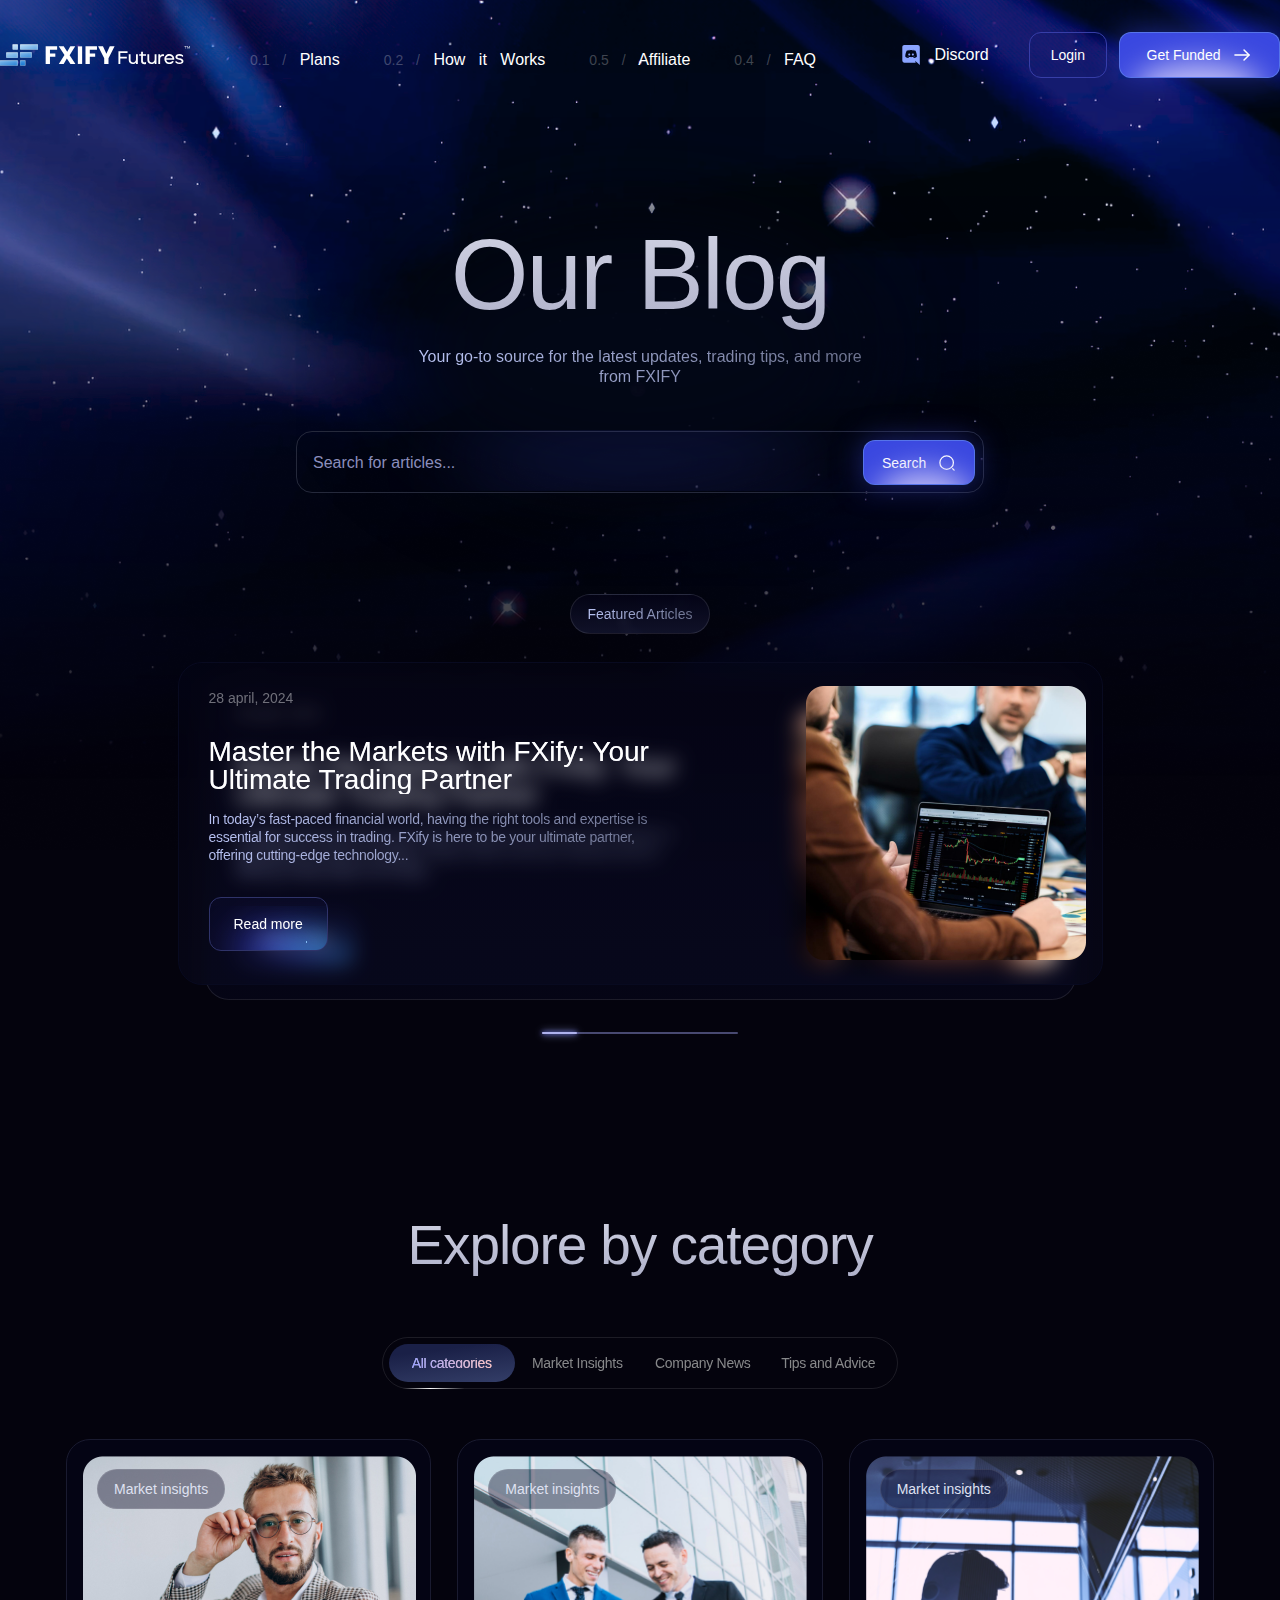
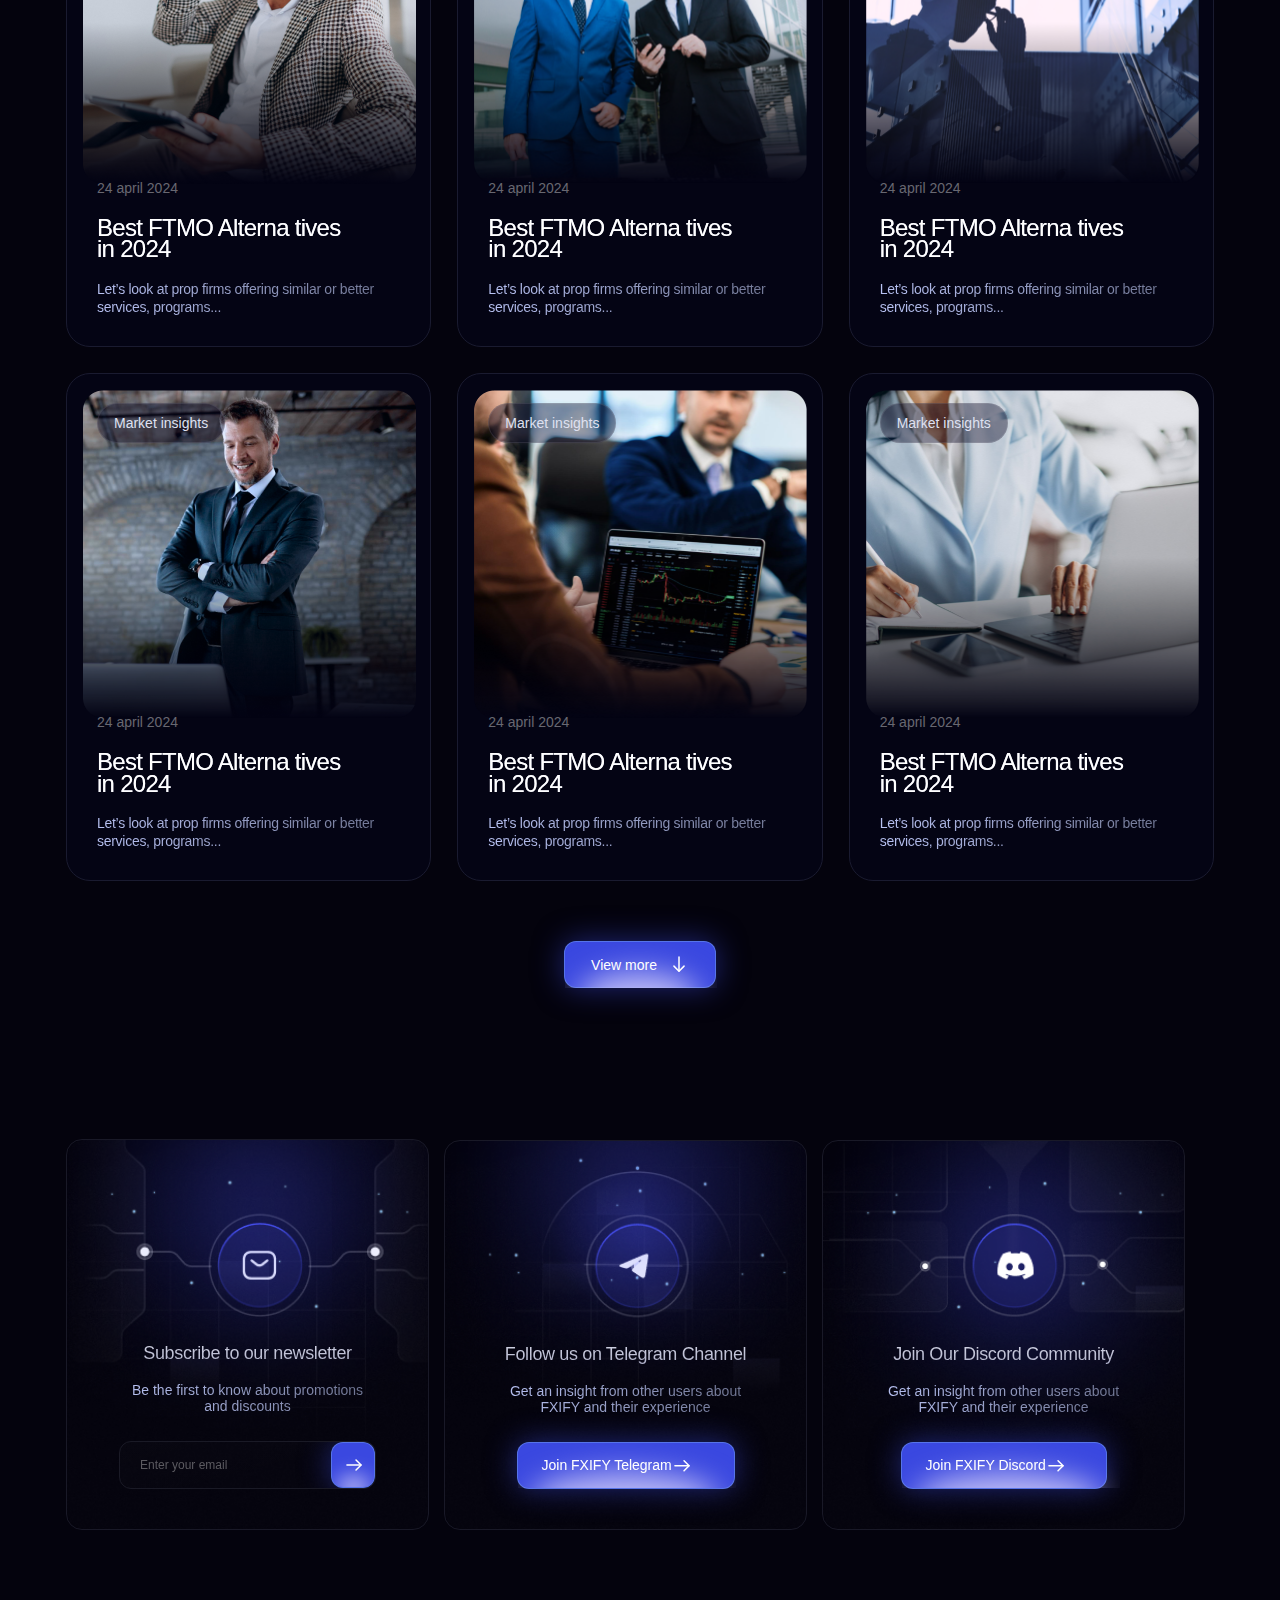
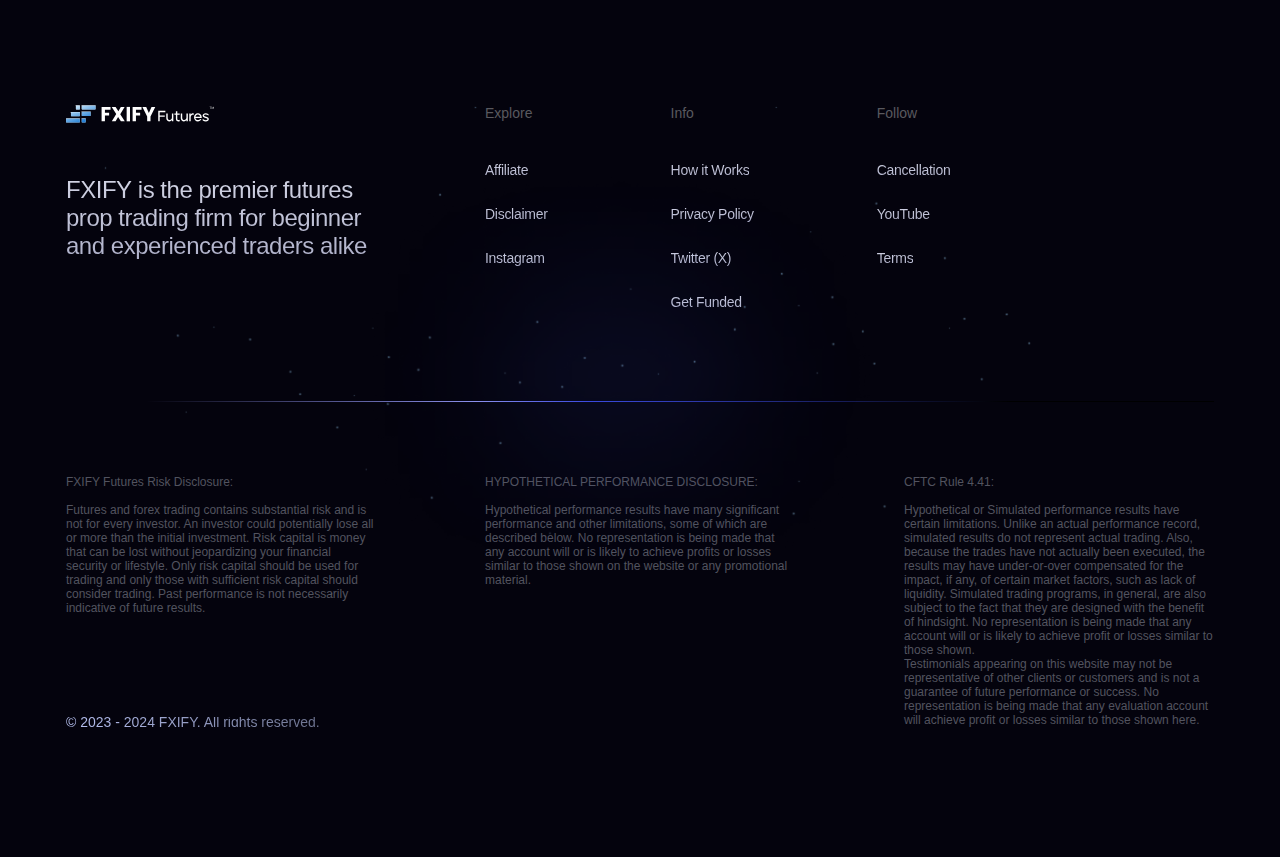
==== commit f348eede: "add" ====
--- a/index.html
+++ b/index.html
@@ -13,7 +13,7 @@
     </div>
     <header class="header">
         <div class="header-conatiner">
-            <a href="" class="header_logo_link">
+            <a href="#" class="header_logo_link">
                 <img src="./img/header/header_logo.svg" class="header_logo" alt="FCIFY Futures" />
             </a>
             <ul class="header_nav_list">
@@ -728,29 +728,44 @@
     </section>
     <section class="social">
         <div class="socila_container">
-            <div class="social_card">
-                <div class="social_card_top">
-                    <img src="./img/social/email.png" alt="" class="social_card_top_img">
-                </div>
+            <div class="social_card email">
                 <h2 class="social_card_title">Subscribe to our newsletter</h2>
                 <p class="social_text">Be the first to know about promotions and discounts</p>
                 <form class="social_form">
                     <input type="email" name="email" id="email" class="social_email" placeholder="Enter your email"
                         required>
                     <button class="social_email_submit_btn">
-                        <svg width="20" height="20" viewBox="0 0 20 20" fill="none" xmlns="http://www.w3.org/2000/svg">
-                            <path d="M12.0254 4.94165L17.0837 9.99998L12.0254 15.0583" stroke="white" stroke-width="1.5"
-                                stroke-miterlimit="10" stroke-linecap="round" stroke-linejoin="round" />
-                            <path d="M2.91602 10H16.941" stroke="white" stroke-width="1.5" stroke-miterlimit="10"
-                                stroke-linecap="round" stroke-linejoin="round" />
-                        </svg>
+                        <span class="social_email_submit_btn_arrow">
+                            <svg width="20" height="20" viewBox="0 0 20 20" fill="none"
+                                xmlns="http://www.w3.org/2000/svg">
+                                <path d="M12.0254 4.94165L17.0837 9.99998L12.0254 15.0583" stroke="white"
+                                    stroke-width="1.5" stroke-miterlimit="10" stroke-linecap="round"
+                                    stroke-linejoin="round" />
+                                <path d="M2.91602 10H16.941" stroke="white" stroke-width="1.5" stroke-miterlimit="10"
+                                    stroke-linecap="round" stroke-linejoin="round" />
+                            </svg>
+                        </span>
+                        <span class="social_email_submit_btn_elipse">
+                            <svg width="44" height="32" viewBox="0 0 44 32" fill="none"
+                                xmlns="http://www.w3.org/2000/svg">
+                                <g filter="url(#filter0_f_1163_7766)">
+                                    <ellipse cx="21.5" cy="31.5" rx="16.5" ry="11.5" fill="#BDBBF5" />
+                                </g>
+                                <defs>
+                                    <filter id="filter0_f_1163_7766" x="-15" y="0" width="73" height="63"
+                                        filterUnits="userSpaceOnUse" color-interpolation-filters="sRGB">
+                                        <feFlood flood-opacity="0" result="BackgroundImageFix" />
+                                        <feBlend mode="normal" in="SourceGraphic" in2="BackgroundImageFix"
+                                            result="shape" />
+                                        <feGaussianBlur stdDeviation="10" result="effect1_foregroundBlur_1163_7766" />
+                                    </filter>
+                                </defs>
+                            </svg>
+                        </span>
                     </button>
                 </form>
             </div>
-            <div class="social_card">
-                <div class="social_card_top">
-                    <img src="./img/social/telegram.png" alt="" class="social_card_top_img">
-                </div>
+            <div class="social_card telegram">
                 <h2 class="social_card_title">Follow us on Telegram Channel</h2>
                 <p class="social_text">Get an insight from other users about FXIFY and their experience</p>
                 <a href="#" class="social_telegram_link">
@@ -764,7 +779,8 @@
                         </svg>
                     </div>
                     <span class="social_telegram_link_elipse">
-                        <svg width="218" height="45" viewBox="0 0 218 45" fill="none" xmlns="http://www.w3.org/2000/svg">
+                        <svg width="218" height="45" viewBox="0 0 218 45" fill="none"
+                            xmlns="http://www.w3.org/2000/svg">
                             <g filter="url(#filter0_f_1163_7773)">
                                 <ellipse cx="106.682" cy="57.1094" rx="93.5" ry="27.5" fill="#BDBBF5" />
                             </g>
@@ -780,10 +796,7 @@
                     </span>
                 </a>
             </div>
-            <div class="social_card">
-                <div class="social_card_top">
-                    <img src="./img/social/discord.png" alt="" class="social_card_top_img">
-                </div>
+            <div class="social_card discord">
                 <h2 class="social_card_title">Join Our Discord Community</h2>
                 <p class="social_text">Get an insight from other users about FXIFY and their experience</p>
                 <a href="#" class="social_discord_link">
@@ -797,7 +810,8 @@
                         </svg>
                     </div>
                     <span class="social_discord_link_elipse">
-                        <svg width="218" height="45" viewBox="0 0 218 45" fill="none" xmlns="http://www.w3.org/2000/svg">
+                        <svg width="218" height="45" viewBox="0 0 218 45" fill="none"
+                            xmlns="http://www.w3.org/2000/svg">
                             <g filter="url(#filter0_f_1163_7773)">
                                 <ellipse cx="106.682" cy="57.1094" rx="93.5" ry="27.5" fill="#BDBBF5" />
                             </g>
@@ -815,6 +829,96 @@
             </div>
         </div>
     </section>
+    <footer class="footer">
+        <div class="footer_container">
+            <div class="footer_bg">
+                <img src="./img/footer/footer_bg.png" alt="star">
+            </div>
+            <div class="foooter_top">
+                <div class="footer_top_right">
+                    <a href="#" class="footer_logo_link">
+                        <img src="./img/header/header_logo.svg" class="footer_logo" alt="FCIFY Futures" />
+                    </a>
+                    <h2 class="footer_top_right_title">FXIFY is the premier futures prop trading firm for beginner and
+                        experienced traders alike</h2>
+                </div>
+                <div class="mr-123">
+                    <h3 class="footer_nav_title">Explore</h3>
+                    <ul class="footer_nav_list">
+                        <li><a href="#" class="footer_nav_link">Affiliate</a></li>
+                        <li><a href="#" class="footer_nav_link">Disclaimer</a></li>
+                        <li><a href="#" class="footer_nav_link">Instagram</a></li>
+                    </ul>
+                </div>
+                <div class="mr-123">
+                    <h3 class="footer_nav_title">Info</h3>
+                    <ul class="footer_nav_list">
+                        <li><a href="#" class="footer_nav_link">How it Works</a></li>
+                        <li><a href="#" class="footer_nav_link">Privacy Policy</a></li>
+                        <li><a href="#" class="footer_nav_link">Twitter (X)</a></li>
+                        <li><a href="#" class="footer_nav_link">Get Funded</a></li>
+                    </ul>
+                </div>
+                <div>
+                    <h3 class="footer_nav_title">Follow</h3>
+                    <ul class="footer_nav_list">
+                        <li><a href="#" class="footer_nav_link">Cancellation</a></li>
+                        <li><a href="#" class="footer_nav_link">YouTube</a></li>
+                        <li><a href="#" class="footer_nav_link">Terms</a></li>
+                    </ul>
+                </div>
+            </div>
+            <div class="footer_center_line"></div>
+            <div class="footer_bottom">
+                <div>
+                    <div class="footer_bottom_info_box_left">
+                        <div class="footer_bottom_info_box">
+                            <p class="footer_info_text">
+                            FXIFY Futures Risk Disclosure: <br> <br>
+                                Futures and forex trading contains substantial risk and is not for every investor. An
+                                investor
+                                could potentially lose all or more than the initial investment. Risk capital is money
+                                that can
+                                be lost without jeopardizing your financial security or lifestyle. Only risk capital
+                                should be
+                                used for trading and only those with sufficient risk capital should consider trading.
+                                Past
+                                performance is not necessarily indicative of future results.
+                            </p>
+                        </div>
+                        <div class="footer_bottom_info_box">
+                            <p class="footer_info_text">
+                            HYPOTHETICAL PERFORMANCE DISCLOSURE: <br> <br>
+                                Hypothetical performance results have many significant performance and other
+                                limitations, some
+                                of which are described below. No representation is being made that any account will or
+                                is likely
+                                to achieve profits or losses similar to those shown on the website or any promotional
+                                material.
+                            </p>
+                        </div>
+                    </div>
+                    <p class="footer_bottom_text">© 2023 - 2024 FXIFY.  All rights reserved.</p>
+                </div>
+                <div class="footer_bottom_info_box_right">
+                    <p class="footer_info_text">
+                    CFTC Rule 4.41: <br> <br>
+                        Hypothetical or Simulated performance results have certain limitations. Unlike an actual
+                        performance record, simulated results do not represent actual trading. Also, because the trades
+                        have not actually been executed, the results may have under-or-over compensated for the impact,
+                        if any, of certain market factors, such as lack of liquidity. Simulated trading programs, in
+                        general, are also subject to the fact that they are designed with the benefit of hindsight. No
+                        representation is being made that any account will or is likely to achieve profit or losses
+                        similar to those shown. <br> 
+                        Testimonials appearing on this website may not be representative of other
+                        clients or customers and is not a guarantee of future performance or success. No representation
+                        is being made that any evaluation account will achieve profit or losses similar to those shown
+                        here.
+                    </p>
+                </div>
+            </div>
+        </div>
+    </footer>
     <script src="./js/app.js"></script>
 </body>
 
--- a/css/main.css
+++ b/css/main.css
@@ -228,10 +228,6 @@
     display: flex;
     align-items: center;
     justify-content: center;
-    transition: all .3s;
-}
-
-.hero_search_btn:hover {
     box-shadow: 0px 0px 30px 0px #3A48E080;
 }
 
@@ -639,6 +635,7 @@
     border: 1px solid #99DAFF4D;
     border-radius: 12px;
     position: relative;
+    box-shadow: 0px 0px 30px 0px #3A48E080;
 }
 
 .category_bottom_btn>div {
@@ -666,6 +663,7 @@
     padding-top: 151px;
     padding-bottom: 175px;
 }
+
 .socila_container {
     max-width: 1148px;
     width: 100%;
@@ -675,31 +673,320 @@
     align-items: center;
     gap: 15px;
 }
+
 .social_card {
-}
-.social_card_top {
-}
-.social_card_top_img {
-}
+    border: 1.5px solid #191927;
+    /* border-image-source: linear-gradient(105.98deg, rgba(213, 223, 255, 0.1) 38.87%, rgba(128, 134, 153, 0.1) 82.23%); */
+    backdrop-filter: blur(8px);
+    background: linear-gradient(165.83deg, rgba(255, 255, 255, 0) 4.29%, rgba(255, 255, 255, 0.008) 72.39%);
+    padding-top: 203px;
+    padding-bottom: 40px;
+    padding-left: 52px;
+    padding-right: 52px;
+    border-radius: 16px;
+}
+
+.email {
+    background-image: url(../img/social/email.png);
+    background-size: cover;
+}
+
+.telegram {
+    background-image: url(../img/social/telegram.png);
+    background-size: cover;
+}
+
+.discord {
+    background-image: url(../img/social/discord.png);
+    background-size: cover;
+}
+
 .social_card_title {
-}
+    font-size: 18px;
+    font-weight: 400;
+    letter-spacing: -0.02em;
+    text-align: center;
+    margin-bottom: 16px;
+    background: linear-gradient(179.8deg, #D3D5E5 0.17%, #AEB0C9 99.83%);
+    -webkit-background-clip: text;
+    color: transparent;
+    margin-bottom: 18px;
+}
+
 .social_text {
-}
+    max-width: 257px;
+    width: 100%;
+    font-size: 14px;
+    font-weight: 400;
+    text-align: center;
+    background: linear-gradient(90deg, #B9C3F4 0%, #6C728E 100%);
+    -webkit-background-clip: text;
+    color: transparent;
+    margin-bottom: 27px;
+}
+
 .social_form {
-}
+    display: flex;
+    align-items: center;
+    justify-content: space-between;
+    gap: 20px;
+    background: linear-gradient(165.83deg, rgba(255, 255, 255, 0.012) 4.29%, rgba(255, 255, 255, 0.005) 72.39%);
+    border: 1.5px solid #1A1A26;
+    border-radius: 12px;
+    overflow: hidden;
+    /* border-image-source: linear-gradient(145.19deg, rgba(213, 223, 255, 0.1) 20.51%, rgba(128, 134, 153, 0.1) 94.24%); */
+
+}
+
 .social_email {
-}
+    background-color: transparent;
+    padding-left: 20px;
+    padding-top: 18px;
+    padding-bottom: 18px;
+    width: 100%;
+    border: none;
+    outline: none;
+    font-size: 12px;
+    font-weight: 400;
+    line-height: 8px;
+    color: #d9d9d9;
+    height: 8px;
+}
+
+.social_email::placeholder {
+    font-size: 12px;
+    font-weight: 400;
+    line-height: 8px;
+    color: #5B5A60;
+}
+
 .social_email_submit_btn {
-}
+    max-width: 44px;
+    width: 100%;
+    display: flex;
+    padding: 12px;
+    background-color: #3a48e0;
+    border: 1px solid #99DAFF4D;
+    border-radius: 12px;
+    transition: all .3s;
+    box-shadow: 0px 0px 30px 0px #3A48E080;
+    cursor: pointer;
+    position: relative;
+    overflow: hidden;
+}
+
+.social_email_submit_btn_arrow {
+    position: relative;
+    z-index: 20;
+    height: 20px;
+}
+
+.social_email_submit_btn_elipse {
+    position: absolute;
+    bottom: -4px;
+    left: 0;
+}
+
 .social_telegram_link {
-}
+    box-shadow: 0px 0px 30px 0px #3A48E080;
+    position: relative;
+    background-color: #3A48E0;
+    border: 1px solid #99DAFF4D;
+    border-radius: 12px;
+    padding: 12px 24px;
+    display: flex;
+    max-width: 218px;
+    text-decoration: none;
+    margin-left: auto;
+    margin-right: auto;
+}
+
+.social_telegram_link>div {
+    display: flex;
+    align-items: center;
+    position: relative;
+    z-index: 20;
+}
+
 .social_telegram_link_text {
-}
+    font-size: 14px;
+    font-weight: 400;
+    line-height: 10px;
+    color: white;
+}
+
 .social_telegram_link_elipse {
-}
+    position: absolute;
+    bottom: -4px;
+    left: 0;
+}
+
 .social_discord_link {
-}
+    box-shadow: 0px 0px 30px 0px #3A48E080;
+    position: relative;
+    background-color: #3A48E0;
+    border: 1px solid #99DAFF4D;
+    border-radius: 12px;
+    padding: 12px 24px;
+    display: flex;
+    max-width: 206px;
+    text-decoration: none;
+    margin-left: auto;
+    margin-right: auto;
+}
+
+.social_discord_link>div {
+    display: flex;
+    align-items: center;
+    position: relative;
+    z-index: 20;
+}
+
 .social_discord_link_text {
-}
+    font-size: 14px;
+    font-weight: 400;
+    line-height: 10px;
+    color: white;
+}
+
 .social_discord_link_elipse {
+    position: absolute;
+    bottom: -4px;
+    left: 0;
+}
+
+.footer {
+    padding-bottom: 130px;
+}
+
+.footer_container {
+    max-width: 1148px;
+    width: 100%;
+    margin-left: auto;
+    margin-right: auto;
+    position: relative;
+}
+
+.foooter_top {
+    display: flex;
+    align-items: start;
+    margin-bottom: 90px;
+}
+
+.footer_top_right {
+    max-width: 310px;
+    width: 100%;
+    margin-right: 109px;
+}
+
+.footer_logo_link {
+    display: flex;
+    max-width: 148px;
+    margin-bottom: 53px;
+}
+
+.footer_logo {
+    width: 100%;
+    object-fit: cover;
+}
+.footer_bg{
+    max-width: 946px;
+    height: 498px;
+    position: absolute;
+    top: 0;
+    left: 37px;
+    display: flex;
+}
+.footer_bg >img{
+    width: 100%;
+    object-fit: cover;
+}
+
+.footer_top_right_title {
+    font-size: 24px;
+    font-weight: 400;
+    letter-spacing: -0.02em;
+    background: linear-gradient(179.8deg, #D3D5E5 0.17%, #AEB0C9 99.83%);
+    -webkit-background-clip: text;
+    color: transparent;
+}
+
+.footer_nav_title {
+    font-size: 14px;
+    font-weight: 400;
+    color: #59595F;
+    margin-bottom: 40px;
+}
+
+.footer_nav_list {
+    display: flex;
+    flex-direction: column;
+    gap: 26px;
+    list-style: none;
+}
+
+.footer_nav_link {
+    font-size: 14px;
+    font-weight: 400;
+    line-height: 10px;
+    letter-spacing: -0.02em;
+    background: linear-gradient(179.8deg, #D3D5E5 0.17%, #AEB0C9 99.83%);
+    -webkit-background-clip: text;
+    color: transparent;
+}
+
+/* .footer_top:nth-child(1) {
+    margin-right: 109px;
+} */
+.mr-123 {
+    margin-right: 123px;
+}
+
+.footer_center_line {
+    display: flex;
+    width: 100%;
+    height: 0.88px;
+    background: linear-gradient(85.22deg, rgba(0, 0, 0, 0) 7%, #8E92EE 35.72%, #3B49E0 45.62%, #000000 82.26%);
+    margin-bottom: 73px;
+}
+
+.footer_bottom {
+    display: flex;
+    align-items: start;
+    gap: 110px;
+}
+
+.footer_bottom_info_box_left {
+    display: flex;
+    align-items: start;
+    gap: 110px;
+}
+
+.footer_bottom_info_box {
+    max-width: 309px;
+    width: 100%;
+}
+
+.footer_info_text {
+    font-size: 12px;
+    font-weight: 400;
+    color: #52535f;
+}
+
+.footer_bottom_info_box_right {
+    max-width: 309px;
+    width: 100%;
+}
+
+.footer_bottom_text {
+    font-size: 14px;
+    font-weight: 400;
+    line-height: 10px;
+    background: linear-gradient(90deg, #B9C3F4 0%, #6C728E 100%);
+    -webkit-background-clip: text;
+    color: transparent;
+    /* margin-top: 143px; */
+    position: absolute;
+    bottom: 0;
+    left: 0;
 }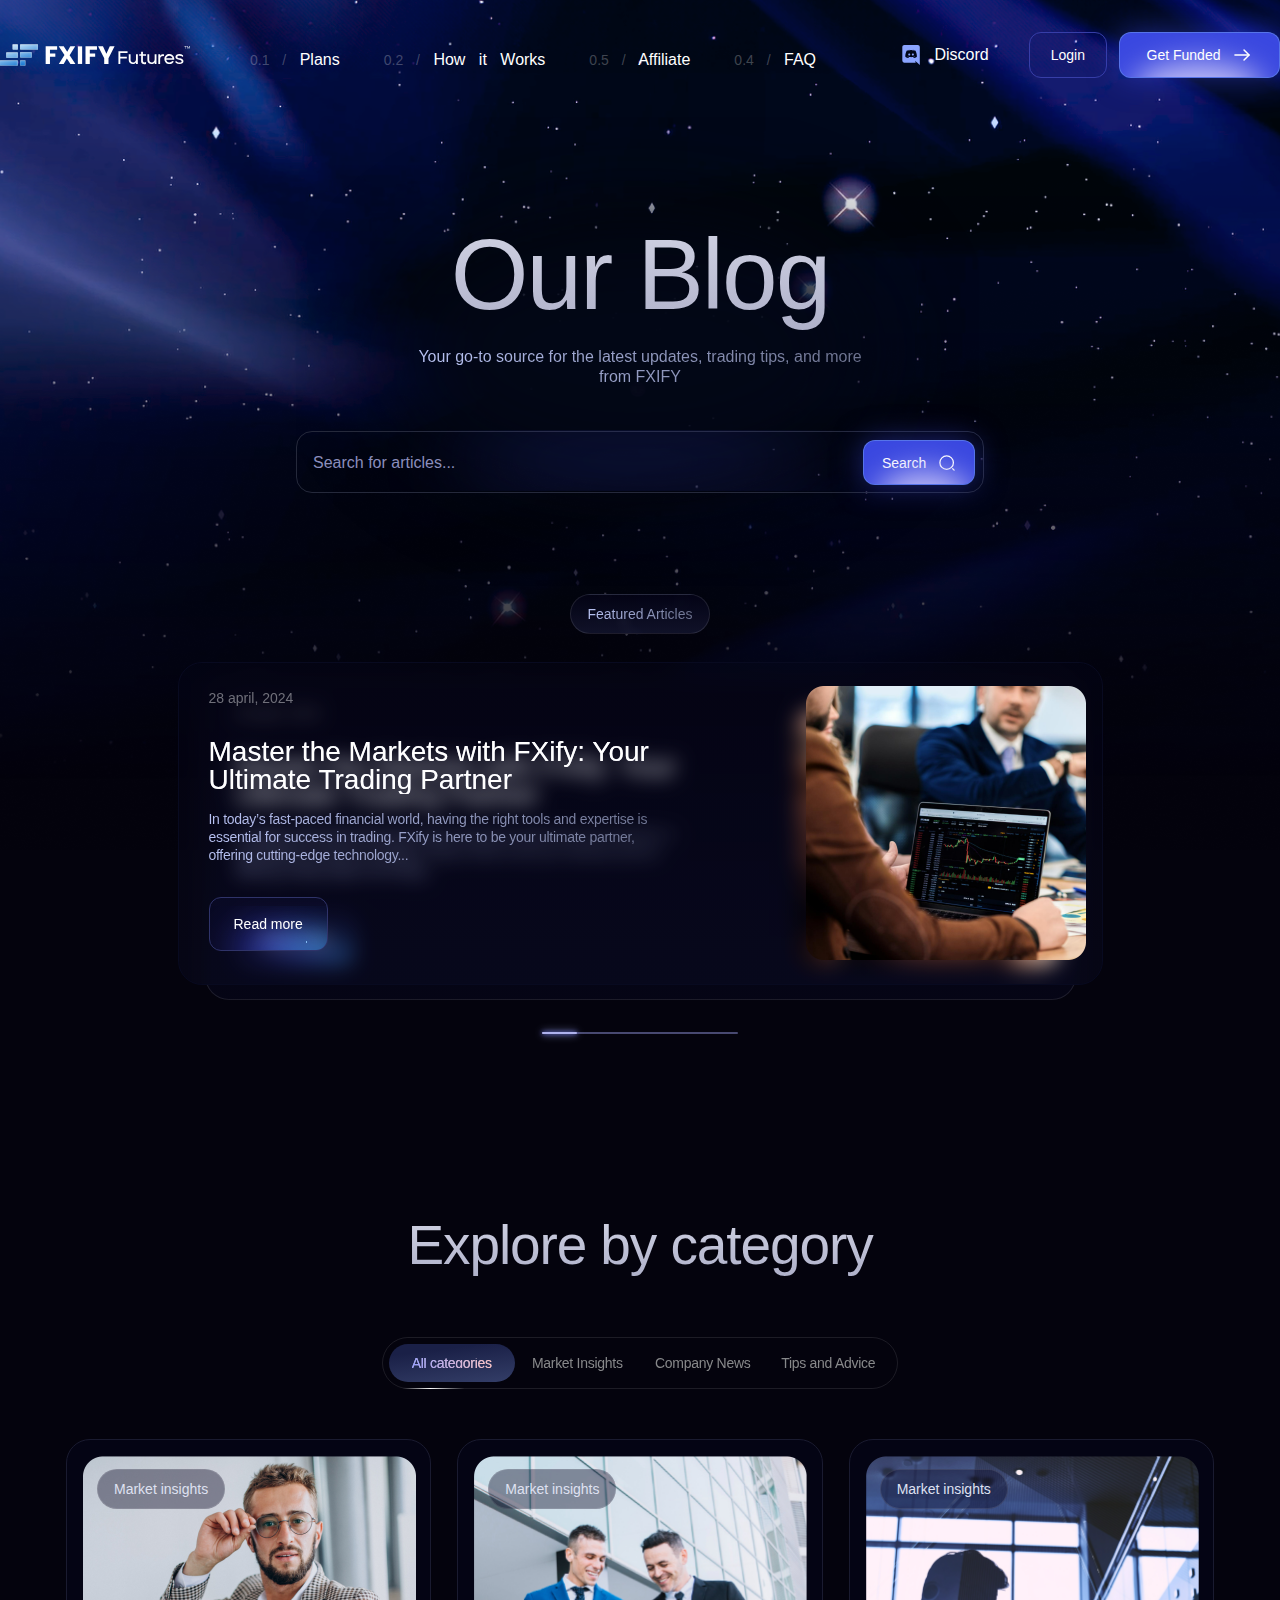
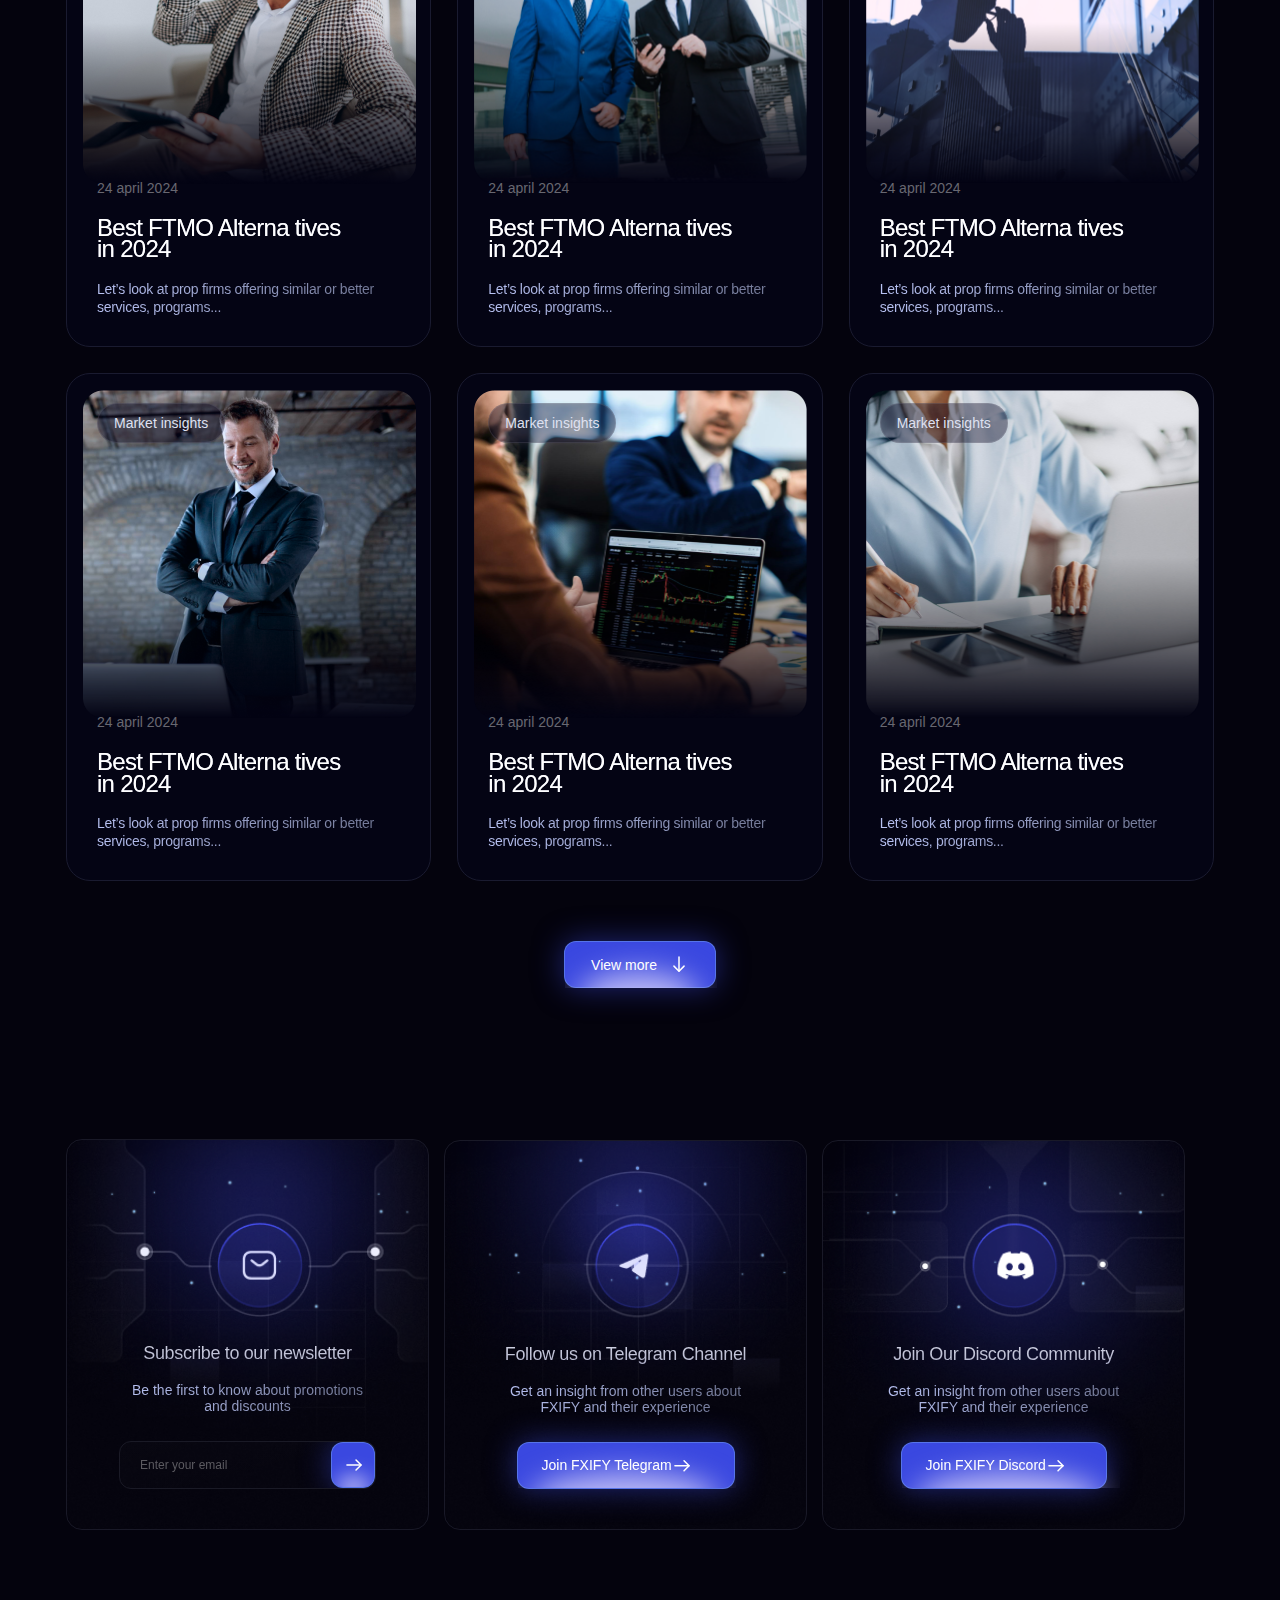
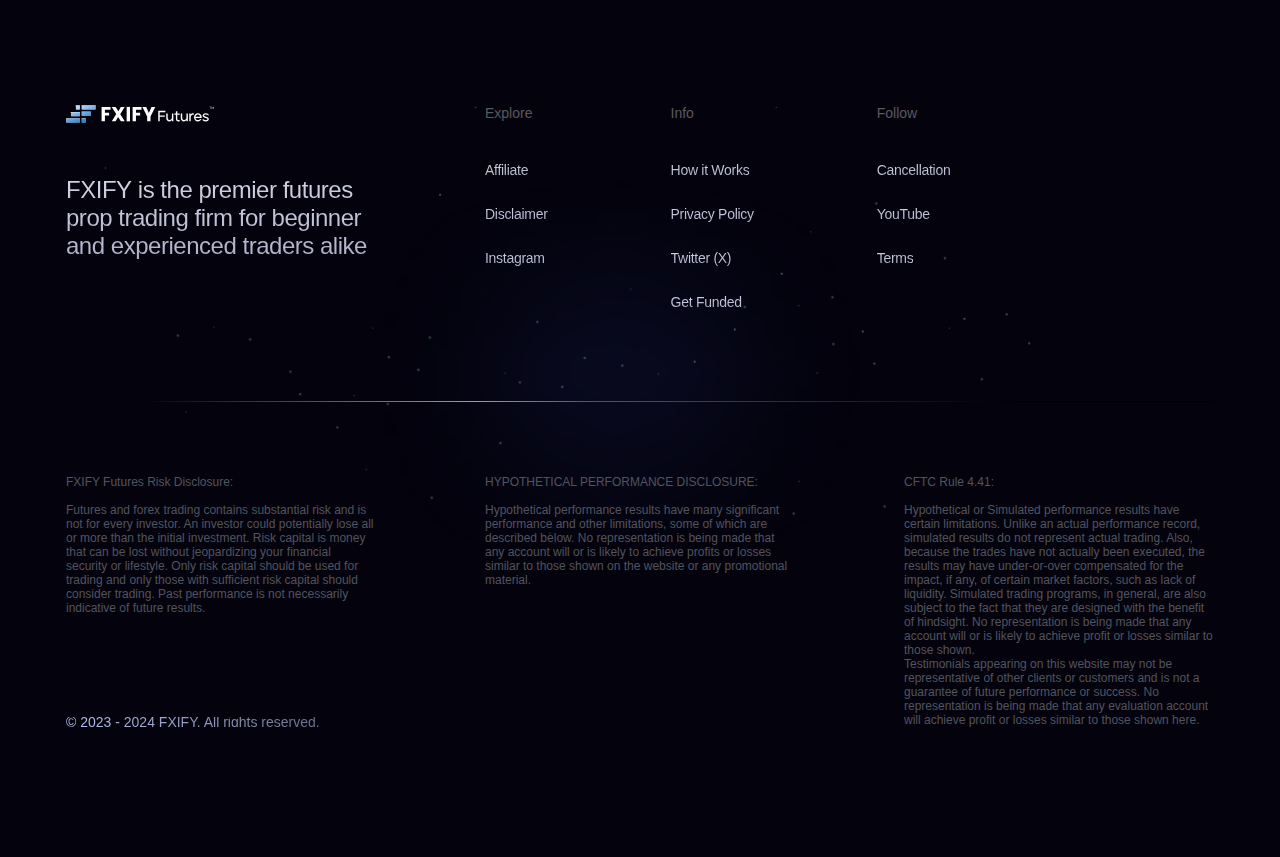
==== commit ead36ea9: "add" ====
--- a/index.html
+++ b/index.html
@@ -96,7 +96,7 @@
                 Your go-to source for the latest updates, trading tips, and more
                 from FXIFY
             </p>
-            <div class="hero_inp_box">
+            <form class="hero_inp_box">
                 <input type="search" name="hero_search" class="hero_input" id="hero_search"
                     placeholder="Search for articles..." />
                 <button class="hero_search_btn">
@@ -142,7 +142,7 @@
                         </defs>
                     </svg>
                 </span>
-            </div>
+            </form>
         </div>
     </section>
     <section class="articles">
--- a/css/main.css
+++ b/css/main.css
@@ -896,6 +896,7 @@
     top: 0;
     left: 37px;
     display: flex;
+    z-index: -1;
 }
 .footer_bg >img{
     width: 100%;
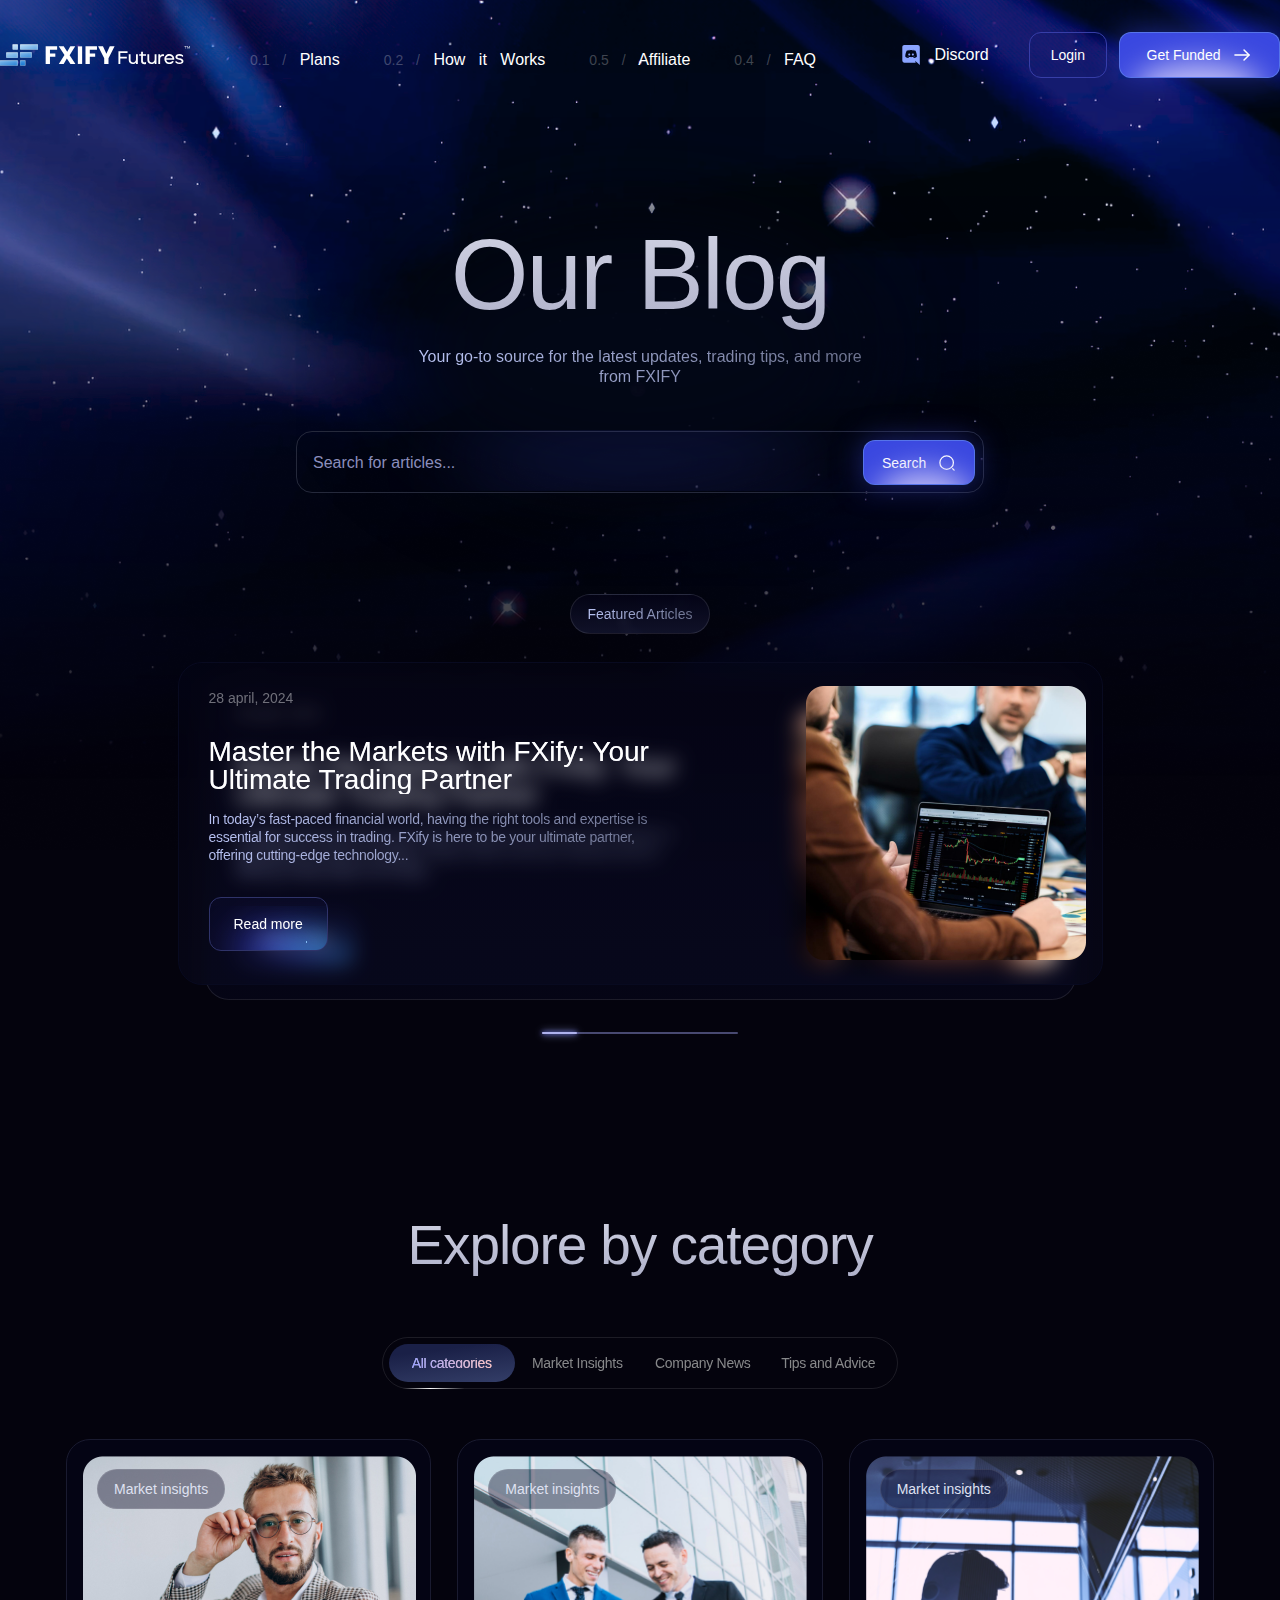
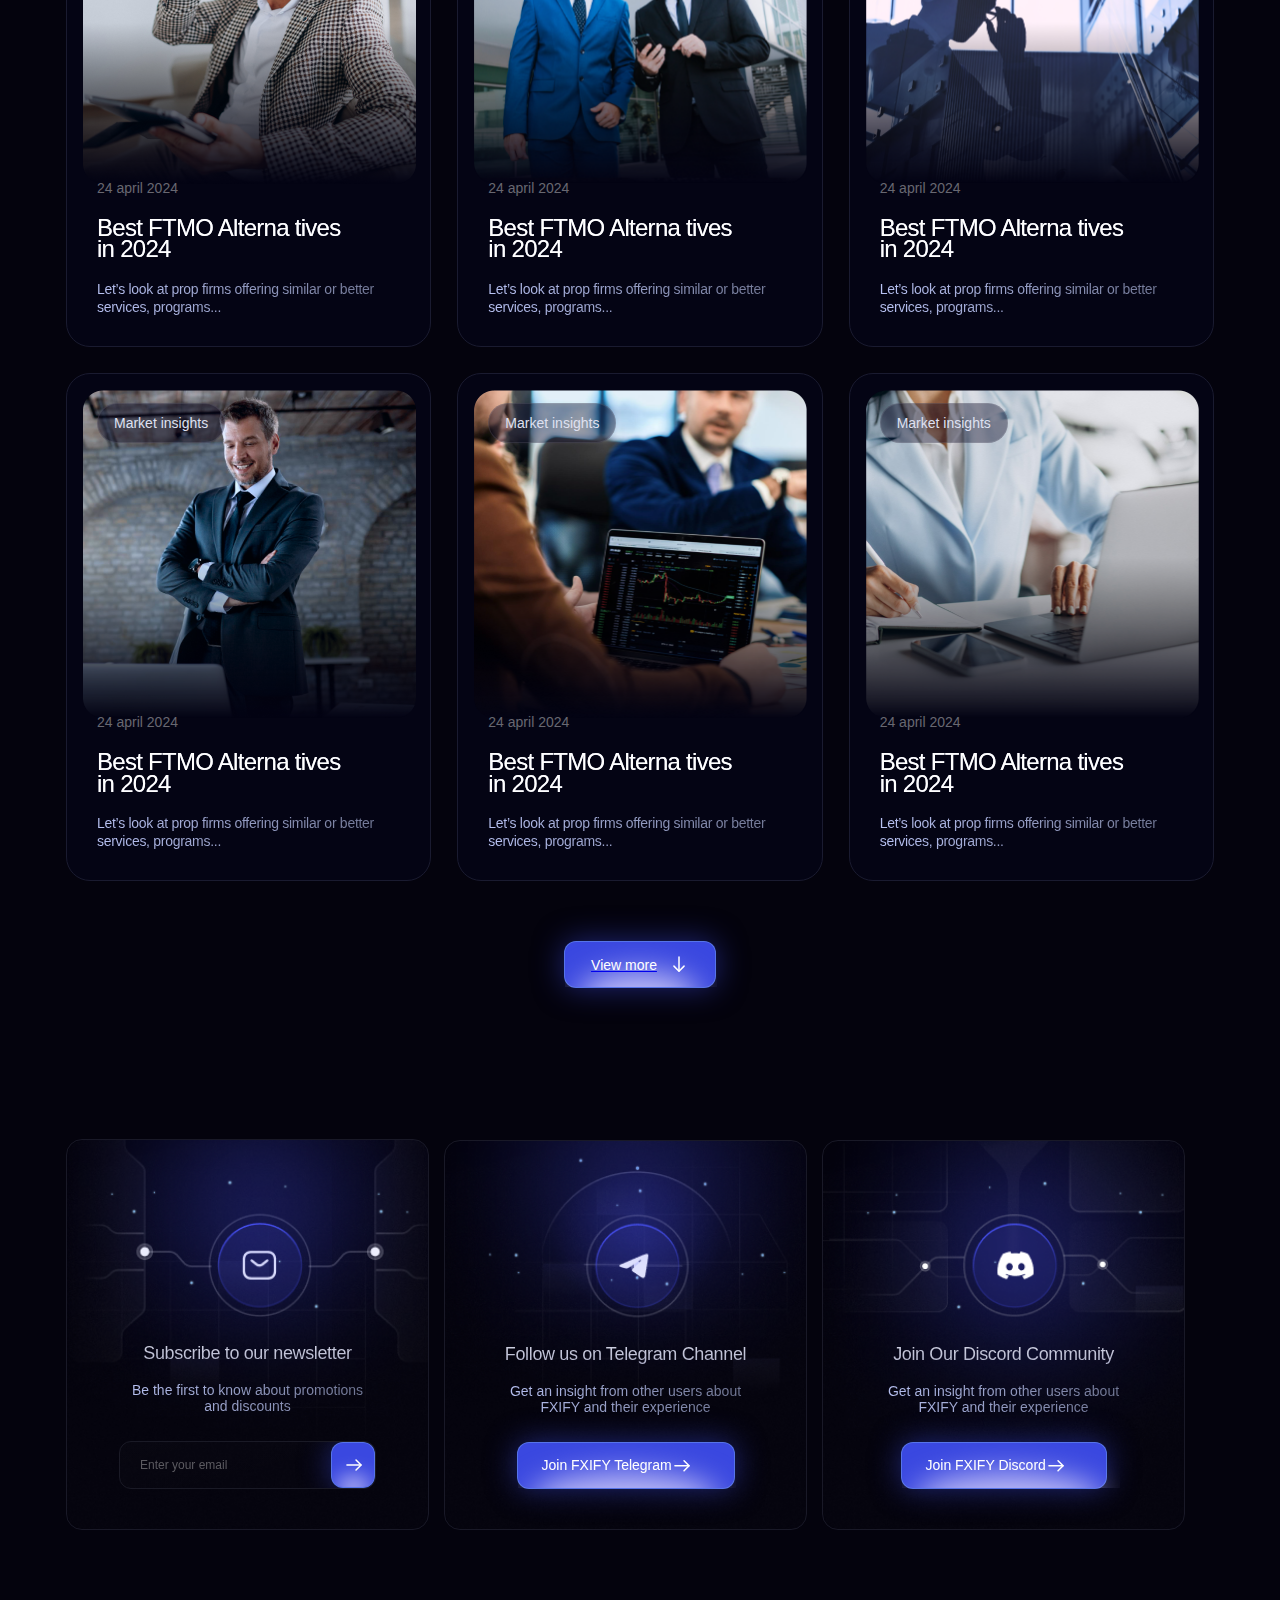
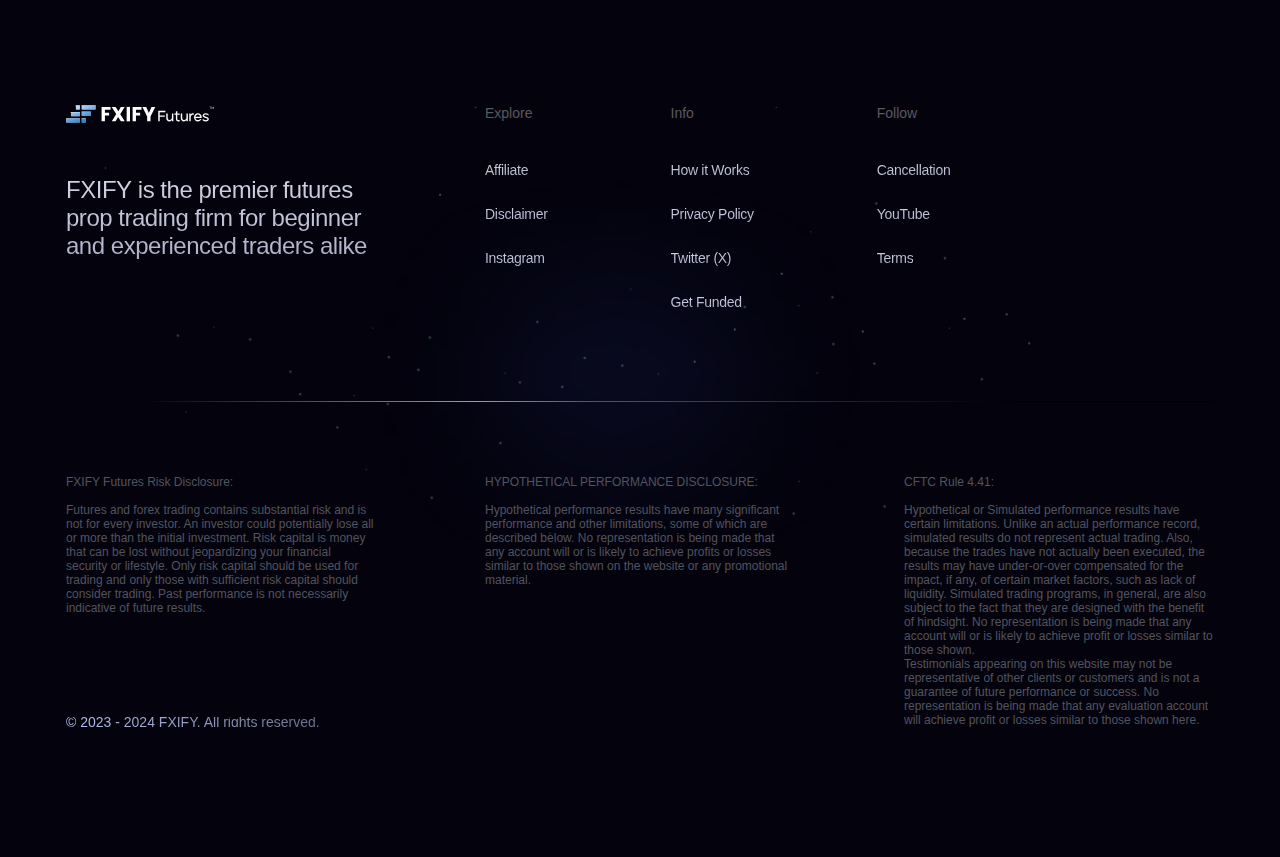
==== commit 9cffe079: "a" ====
--- a/index.html
+++ b/index.html
@@ -698,7 +698,7 @@
                     </div>
                 </div>
             </div>
-            <button class="category_bottom_btn">
+            <a href="#" class="category_bottom_btn">
                 <div>
                     <span class="category_bottom_btn_text">View more</span>
                     <svg width="20" height="21" viewBox="0 0 20 21" fill="none" xmlns="http://www.w3.org/2000/svg">
@@ -723,7 +723,7 @@
                         </defs>
                     </svg>
                 </span>
-            </button>
+            </a>
         </div>
     </section>
     <section class="social">
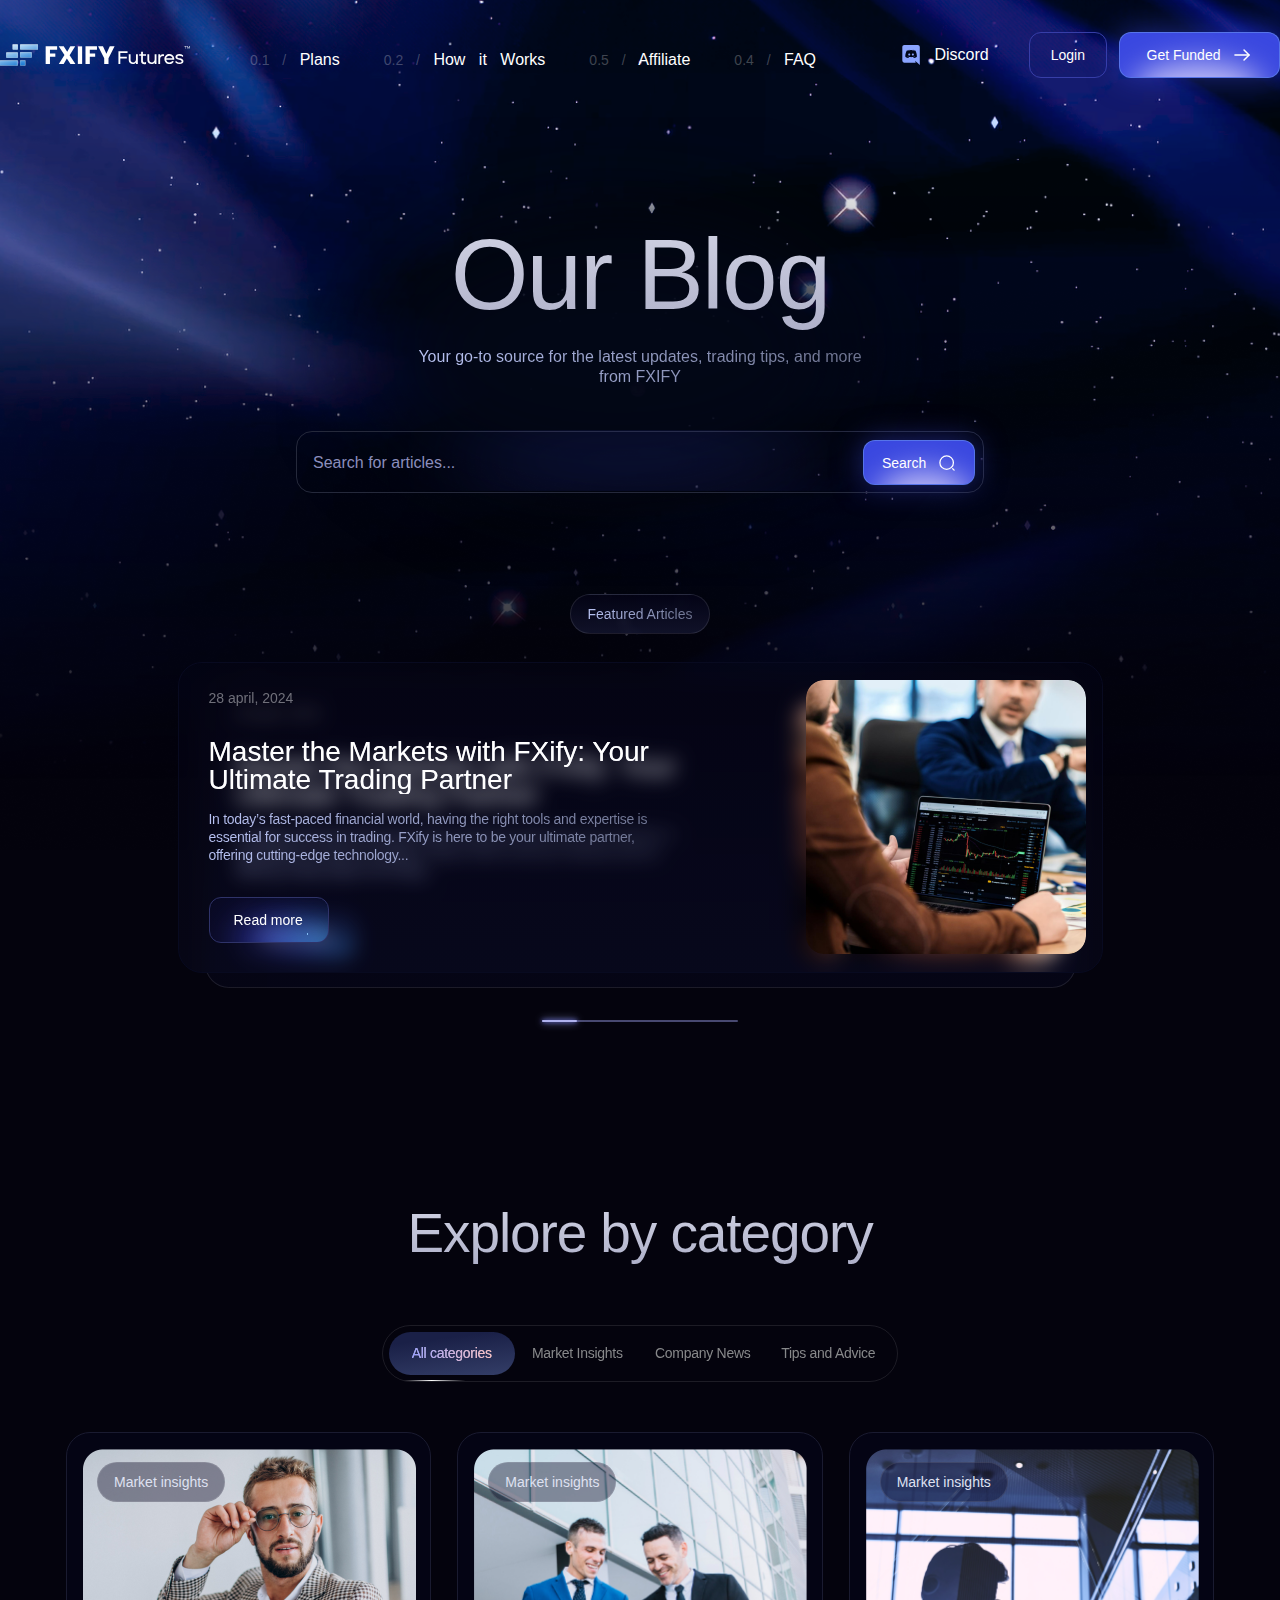
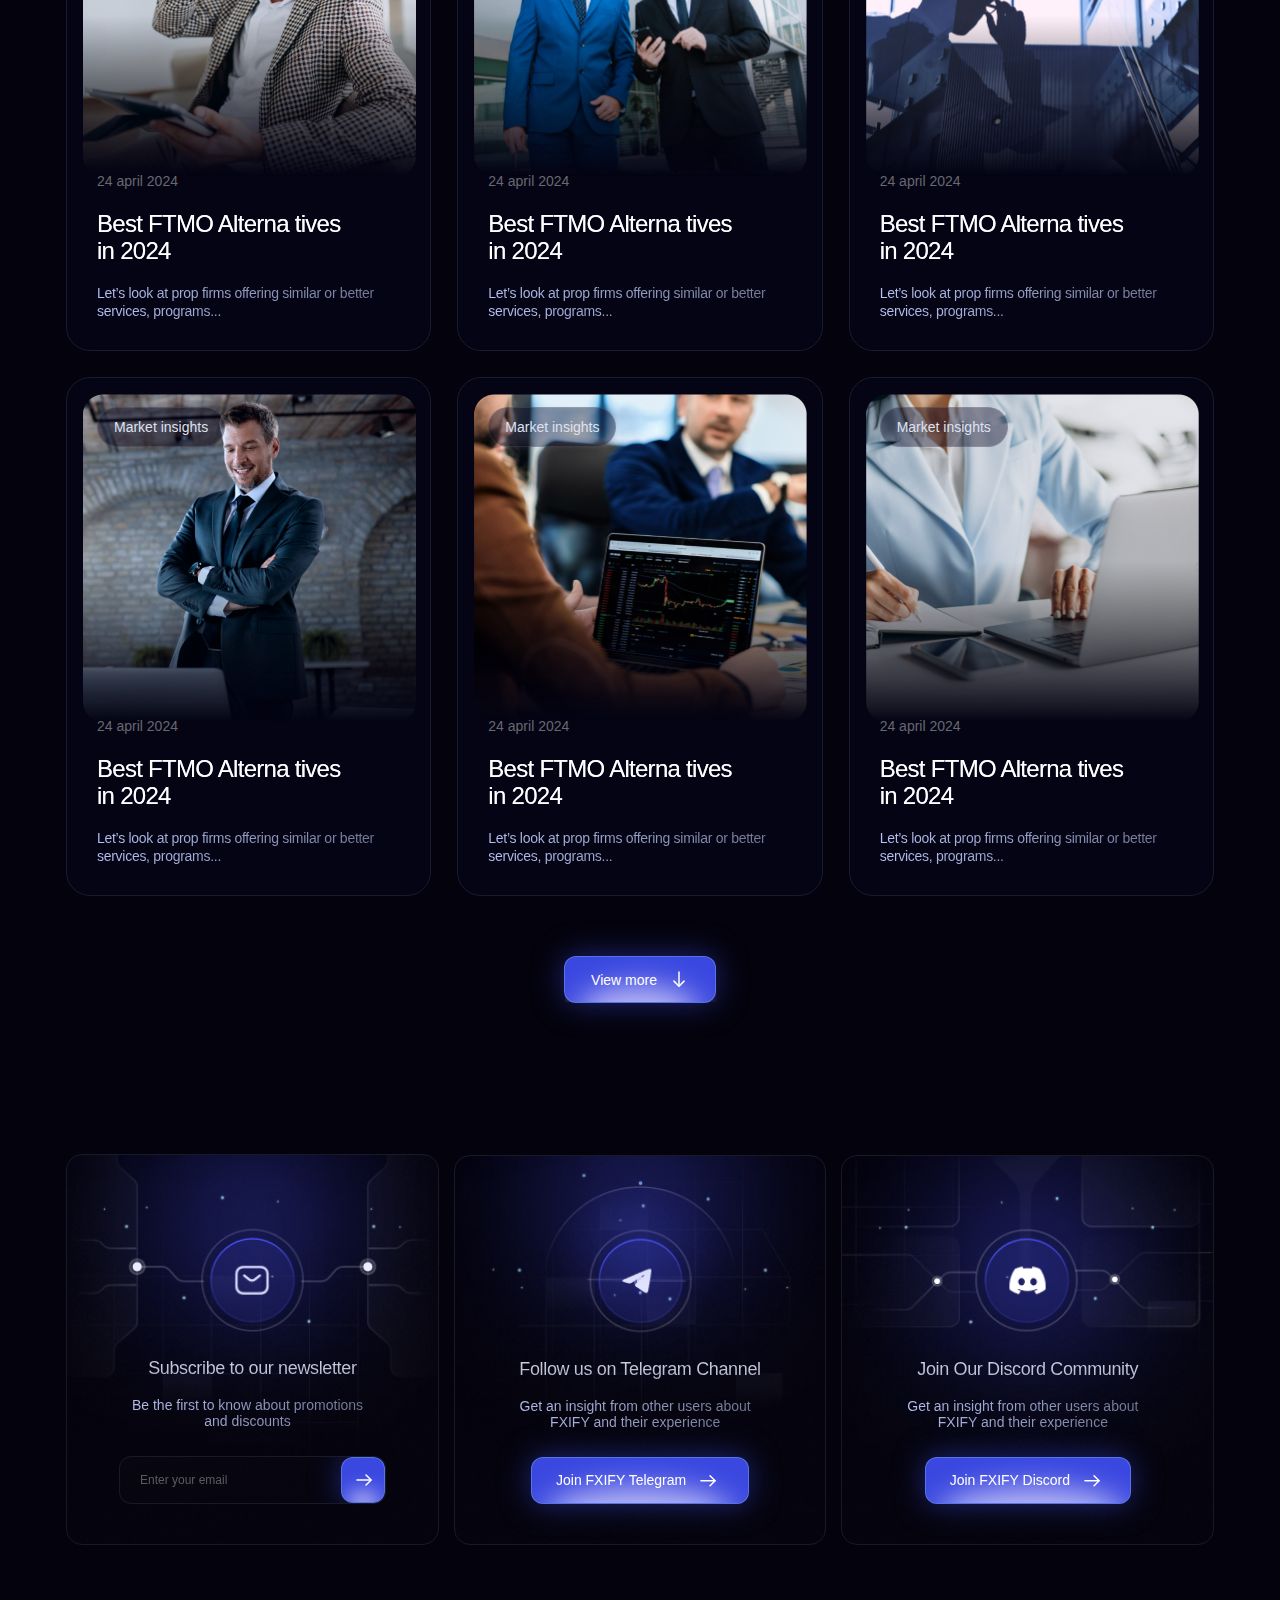
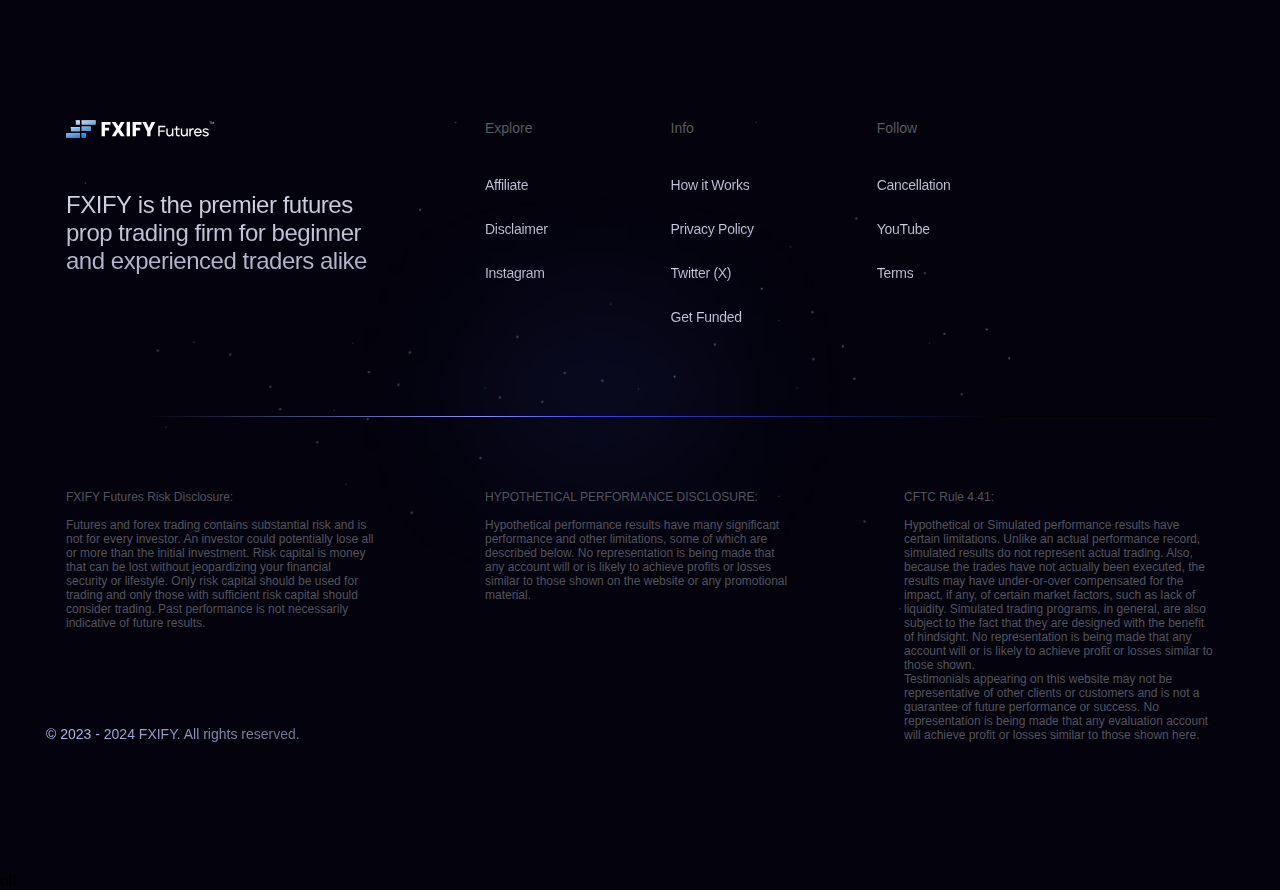
==== commit e48dc833: "add" ====
--- a/index.html
+++ b/index.html
@@ -45,7 +45,9 @@
                 </svg>
                 Discord
             </a>
-            <button class="header_login_btn">Login</button>
+            <button class="header_login_btn">
+                Login
+            </button>
             <button class="header_get_futured_btn">
                 <div>
                     Get Funded
@@ -609,8 +611,8 @@
                     <button class="category_filter_btn"><span>Market Insights</span></button>
                     <button class="category_filter_btn"><span>Company News</span></button>
                     <button class="category_filter_btn"><span>Tips and Advice</span></button>
-                </div>
-                <span class="category_filter_btn_line"></span>
+                    <span class="category_filter_btn_line"></span>
+                </div>
             </div>
             <div class="category_card_box">
                 <div class="category_card">
@@ -922,4 +924,4 @@
     <script src="./js/app.js"></script>
 </body>
 
-</html>+</html>oll--- a/css/main.css
+++ b/css/main.css
@@ -1,4 +1,8 @@
-@import url('https://fonts.cdnfonts.com/css/aventa-personal-use-only');
+@tailwind base;
+@tailwind components;
+@tailwind utilities;
+
+@import url("https://fonts.cdnfonts.com/css/aventa-personal-use-only");
 
 * {
     margin: 0;
@@ -7,8 +11,9 @@
 }
 
 body {
-    font-family: 'Aventa Personal Use Only', sans-serif;
+    font-family: "Aventa Personal Use Only", sans-serif;
     background-color: #04030d;
+    overflow-x: hidden;
 }
 
 .galaxy_bg {
@@ -86,7 +91,7 @@
     display: block;
     padding: 17px 21px;
     background-color: transparent;
-    border: 1px solid #373EA8;
+    border: 1px solid #373ea8;
     border-radius: 12px;
     margin-right: 12px;
     font-size: 14px;
@@ -98,14 +103,13 @@
     border-image-slice: 1; */
 }
 
-
 .header_get_futured_btn {
     width: 161px;
     overflow: hidden;
     padding: 12px 24px;
-    border: 1px solid #99DAFF4D;
+    border: 1px solid #99daff4d;
     border-radius: 12px;
-    box-shadow: 0px 0px 30px 0px #3A48E080;
+    box-shadow: 0px 0px 30px 0px #3a48e080;
     background-color: #3a48e0;
     font-size: 14px;
     font-weight: 400;
@@ -141,11 +145,13 @@
 }
 
 .hero_container {
-    max-width: 688px;
+    max-width: 728px;
     width: 100%;
     margin-left: auto;
     margin-right: auto;
     position: relative;
+    padding-left: 20px;
+    padding-right: 20px;
 }
 
 .hero_elipse {
@@ -160,7 +166,7 @@
     font-weight: 400;
     letter-spacing: -0.02em;
     text-align: center;
-    background: linear-gradient(179.8deg, #D3D5E5 0.17%, #AEB0C9 99.83%);
+    background: linear-gradient(179.8deg, #d3d5e5 0.17%, #aeb0c9 99.83%);
     -webkit-background-clip: text;
     color: transparent;
     position: relative;
@@ -177,7 +183,7 @@
     font-weight: 400;
     line-height: 20px;
     text-align: center;
-    background: linear-gradient(90deg, #B9C3F4 0%, #6C728E 100%);
+    background: linear-gradient(90deg, #b9c3f4 0%, #6c728e 100%);
     -webkit-background-clip: text;
     color: transparent;
     position: relative;
@@ -193,7 +199,7 @@
     display: flex;
     align-items: center;
     justify-content: space-between;
-    border: 1px solid #25293B;
+    border: 1px solid #25293b;
     padding: 8px 8px 7px 16px;
     border-radius: 16px;
     /* border-image-source: linear-gradient(0deg, rgba(255, 255, 255, 0.1), rgba(255, 255, 255, 0.1)),
@@ -210,7 +216,7 @@
     background-color: transparent;
     border: none;
     outline: none;
-    color: #8B8EBD;
+    color: #8b8ebd;
     width: 100%;
 }
 
@@ -219,8 +225,8 @@
     z-index: 20;
     padding: 13px 24px;
     position: relative;
-    background-color: #3A48E0;
-    border: 1px solid #99DAFF4D;
+    background-color: #3a48e0;
+    border: 1px solid #99daff4d;
     border-radius: 12px;
     overflow: hidden;
     cursor: pointer;
@@ -228,7 +234,7 @@
     display: flex;
     align-items: center;
     justify-content: center;
-    box-shadow: 0px 0px 30px 0px #3A48E080;
+    box-shadow: 0px 0px 30px 0px #3a48e080;
 }
 
 .hero_search_btn>div {
@@ -237,7 +243,7 @@
     align-items: center;
     gap: 12px;
     position: relative;
-    z-index: 20;
+    z-index: 30;
 }
 
 .hero_search_btn>div>span {
@@ -251,7 +257,7 @@
     position: absolute;
     bottom: -5px;
     left: 0;
-    z-index: 40;
+    z-index: -1;
 }
 
 .search_elipse {
@@ -261,26 +267,55 @@
     left: 72px;
 }
 
+@media (max-width: 1024px) {
+    .hero {
+        padding-top: 70px;
+        padding-bottom: 70px;
+    }
+
+    .hero_title {
+        font-size: 64px;
+    }
+}
+
+@media (max-width: 768px) {
+    .hero {
+        padding-top: 50px;
+        padding-bottom: 50px;
+    }
+
+    .hero_title {
+        font-size: 48px;
+    }
+
+    .hero_text {
+        font-size: 14px;
+    }
+}
 
 .articles {
-    position: relative;
+    position: relative; 
     z-index: 20;
     padding-bottom: 14px;
 }
 
 .articles_container {
-    max-width: 925px;
+    max-width: 965px;
     width: 100%;
     margin-left: auto;
     margin-right: auto;
+    padding-left: 20px;
+    padding-right: 20px;
     display: flex;
     align-items: center;
     flex-direction: column;
 }
 
 .article_link {
-    background: linear-gradient(180deg, rgba(8, 5, 32, 0.4) 0%, rgba(38, 42, 84, 0.4) 100%);
-    border: 1px solid #FFFFFF1A;
+    background: linear-gradient(180deg,
+            rgba(8, 5, 32, 0.4) 0%,
+            rgba(38, 42, 84, 0.4) 100%);
+    border: 1px solid #ffffff1a;
     border-radius: 100px;
     backdrop-filter: blur(4px);
     padding: 14px 16px;
@@ -293,7 +328,7 @@
 }
 
 .article_link>span {
-    background: linear-gradient(90deg, #B9C3F4 0%, #6C728E 100%);
+    background: linear-gradient(90deg, #b9c3f4 0%, #6c728e 100%);
     -webkit-background-clip: text;
     color: transparent;
 }
@@ -312,8 +347,10 @@
     align-items: center;
     justify-content: space-between;
     gap: 20px;
-    background: linear-gradient(360deg, rgba(16, 20, 57, 0.2) 0%, rgba(7, 8, 33, 0.2) 100%);
-    border: 1px solid #080A20;
+    background: linear-gradient(360deg,
+            rgba(16, 20, 57, 0.2) 0%,
+            rgba(7, 8, 33, 0.2) 100%);
+    border: 1px solid #080a20;
     border-radius: 24px;
     backdrop-filter: blur(10px);
     /* border-image-source: linear-gradient(53.56deg, rgba(0, 0, 0, 0) 41.08%, #8E92EE 58.93%, #3B49E0 65.08%, #000000 87.85%); */
@@ -321,9 +358,11 @@
 }
 
 .article_card_2 {
-    background: linear-gradient(360deg, rgba(16, 20, 57, 0.2) 0%, rgba(7, 8, 33, 0.2) 100%);
+    background: linear-gradient(360deg,
+            rgba(16, 20, 57, 0.2) 0%,
+            rgba(7, 8, 33, 0.2) 100%);
     backdrop-filter: blur(282.4864807128906px);
-    border: 0.94px solid #FFFFFF1A;
+    border: 0.94px solid #ffffff1a;
     max-width: 871px;
     position: absolute;
     top: 15px;
@@ -350,8 +389,8 @@
     font-size: 28px;
     font-weight: 400;
     line-height: 28px;
-    background: linear-gradient(0deg, #FFFFFF, #FFFFFF),
-        linear-gradient(179.8deg, #D3D5E5 0.17%, #AEB0C9 99.83%);
+    background: linear-gradient(0deg, #ffffff, #ffffff),
+        linear-gradient(179.8deg, #d3d5e5 0.17%, #aeb0c9 99.83%);
     -webkit-background-clip: text;
     color: transparent;
     margin-bottom: 16px;
@@ -363,23 +402,26 @@
     font-weight: 400;
     line-height: 18.2px;
     letter-spacing: -0.02em;
-    background: linear-gradient(90deg, #B9C3F4 0%, #6C728E 100%);
+    background: linear-gradient(90deg, #b9c3f4 0%, #6c728e 100%);
     -webkit-background-clip: text;
     color: transparent;
     margin-bottom: 32px;
 }
 
 .article_card_link {
+    display: flex;
+    max-width: 120px;
     padding: 17px 24px;
-    border: 1px solid, #2F3369;
+    border: 1px solid, #2f3369;
     border-radius: 12px;
-    border-image-source: linear-gradient(0deg, rgba(255, 255, 255, 0.1), rgba(255, 255, 255, 0.1)),
+    border-image-source: linear-gradient(0deg,
+            rgba(255, 255, 255, 0.1),
+            rgba(255, 255, 255, 0.1)),
         linear-gradient(0deg, rgba(72, 82, 245, 0.2), rgba(72, 82, 245, 0.2));
-    background-color: #4852F50D;
-    position: relative;
+    background-color: #4852f50d;
     overflow: hidden;
-    display: inline-block;
     text-decoration: none;
+    position: relative;
 }
 
 .article_card_link_text {
@@ -402,6 +444,8 @@
     max-width: 280px;
     width: 100%;
     display: flex;
+    border-radius: 18px;
+    overflow: hidden;
 }
 
 .article_card_2>.article_right {
@@ -433,7 +477,7 @@
 .article_bottom_line {
     width: 100%;
     height: 2px;
-    background-color: #8B8FD680;
+    background-color: #8b8fd680;
     border-radius: 90px;
     position: relative;
     z-index: 20;
@@ -446,20 +490,58 @@
     width: 100%;
     height: 2px;
     background-color: #afb2ed;
-    box-shadow: 0px 0px 8px 0px #B9C3F4, 0px 0px 4px 0px #5A62E9;
+    box-shadow: 0px 0px 8px 0px #b9c3f4, 0px 0px 4px 0px #5a62e9;
     /* Ikki box-shadow birga */
 }
 
+@media (max-width: 1024px) {
+    .article_card_2 {
+        display: none;
+    }
+
+    .article_bottom_line {
+        display: none;
+    }
+}
+
+@media (max-width: 768px) {
+    .article_card {
+        align-items: start;
+    }
+
+    .article_card {
+        flex-direction: column-reverse;
+        padding: 0;
+    }
+
+    .article_left {
+        padding: 14px;
+    }
+
+    .article_right {
+        max-width: none;
+    }
+
+    .article_right_img {
+        height: 274px;
+    }
+
+    .article_card_title {
+        font-size: 20px;
+    }
+}
 
 .category {
     padding-top: 149px;
 }
 
 .category_container {
-    max-width: 1148px;
+    max-width: 1188px;
     width: 100%;
     margin-left: auto;
     margin-right: auto;
+    padding-left: 20px;
+    padding-right: 20px;
 }
 
 .category_top {
@@ -467,7 +549,7 @@
     width: 100%;
     margin-left: auto;
     margin-right: auto;
-    /* background-image: url(../img/category/stars.png);
+    /* background-image: url(../components/images/category/stars.png);
     background-size: cover;
     background-position: center center; */
     position: relative;
@@ -480,17 +562,21 @@
     left: 17px;
     width: 72px;
     height: 1px;
-    background: linear-gradient(90.02deg, rgba(255, 255, 255, 0) 4.88%, #FFFFFF 43.67%, rgba(255, 255, 255, 0) 91.08%);
+    background: linear-gradient(90.02deg,
+            rgba(255, 255, 255, 0) 4.88%,
+            #ffffff 43.67%,
+            rgba(255, 255, 255, 0) 91.08%);
 }
 
 .category_filter_box {
     width: 100%;
     display: flex;
     align-items: center;
-    border: 1px solid #FFFFFF1A;
+    border: 1px solid #ffffff1a;
     border-radius: 40px;
     backdrop-filter: blur(4px);
     padding: 6px;
+    position: relative;
 }
 
 .caregory_title {
@@ -499,13 +585,11 @@
     /* line-height: 55px; */
     letter-spacing: -0.02em;
     text-align: center;
-    background: linear-gradient(179.8deg, #D3D5E5 0.17%, #AEB0C9 99.83%);
+    background: linear-gradient(179.8deg, #d3d5e5 0.17%, #aeb0c9 99.83%);
     -webkit-background-clip: text;
     color: transparent;
     margin-bottom: 60px;
 }
-
-
 
 .category_filter_btn {
     width: 130px;
@@ -519,18 +603,18 @@
     background-color: transparent;
     font-size: 14px;
     font-weight: 400;
-    line-height: 10px;
+    line-height: 15px;
     letter-spacing: -0.02em;
-    color: #87888A;
+    color: #87888a;
 }
 
 .category_filter_btn_active {
-    background: linear-gradient(173deg, #1A2047 21.58%, #3F4B76 134.28%);
+    background: linear-gradient(173deg, #1a2047 21.58%, #3f4b76 134.28%);
 }
 
 .category_filter_btn_active>span {
-    background: linear-gradient(90deg, #999FFF 0%, #FFC0C0 100%),
-        linear-gradient(179.8deg, #D3D5E5 0.17%, #AEB0C9 99.83%);
+    background: linear-gradient(90deg, #999fff 0%, #ffc0c0 100%),
+        linear-gradient(179.8deg, #d3d5e5 0.17%, #aeb0c9 99.83%);
     -webkit-background-clip: text;
     color: transparent;
 }
@@ -547,7 +631,7 @@
     width: 100%;
     padding: 343px 16px 30px 16px;
     position: relative;
-    border: 1.3px solid #1A1B30;
+    border: 1.3px solid #1a1b30;
     background-color: #040414;
     border-radius: 24px;
 }
@@ -559,10 +643,12 @@
     position: absolute;
     top: 16px;
     left: 16px;
+    border-radius: 16px;
+    overflow: hidden;
 }
 
 .category_card_top {
-    max-width: 333px;
+    width: 100%;
     background: linear-gradient(180deg, rgba(0, 0, 0, 0) 50.69%, #040414 100%);
     position: relative;
 }
@@ -570,7 +656,7 @@
 .category_info_text {
     padding: 14px 16px;
     background: #08052066;
-    border: 1px solid #FFFFFF1A;
+    border: 1px solid #ffffff1a;
     border-radius: 100px;
     font-size: 14px;
     font-weight: 400;
@@ -583,6 +669,7 @@
 
 .category_top_img {
     width: 100%;
+    height: 100%;
     object-fit: cover;
 }
 
@@ -604,10 +691,10 @@
 .category_card_title {
     font-size: 24px;
     font-weight: 400;
-    line-height: 21.5px;
+    line-height: 27px;
     letter-spacing: -0.03em;
-    background: linear-gradient(0deg, #FFFFFF, #FFFFFF),
-        linear-gradient(179.8deg, #D3D5E5 0.17%, #AEB0C9 99.83%);
+    background: linear-gradient(0deg, #ffffff, #ffffff),
+        linear-gradient(179.8deg, #d3d5e5 0.17%, #aeb0c9 99.83%);
     -webkit-background-clip: text;
     color: transparent;
     margin-bottom: 20px;
@@ -618,7 +705,7 @@
     font-weight: 400;
     line-height: 18.2px;
     letter-spacing: -0.02em;
-    background: linear-gradient(90deg, #B9C3F4 0%, #6C728E 100%);
+    background: linear-gradient(90deg, #b9c3f4 0%, #6c728e 100%);
     -webkit-background-clip: text;
     color: transparent;
 }
@@ -630,12 +717,13 @@
     width: 152px;
     margin-left: auto;
     margin-right: auto;
-    padding: 12px 24px;
+    padding: 12px 0px;
     background-color: #3a48e0;
-    border: 1px solid #99DAFF4D;
+    border: 1px solid #99daff4d;
     border-radius: 12px;
     position: relative;
-    box-shadow: 0px 0px 30px 0px #3A48E080;
+    box-shadow: 0px 0px 30px 0px #3a48e080;
+    text-decoration: none;
 }
 
 .category_bottom_btn>div {
@@ -657,6 +745,114 @@
     position: absolute;
     bottom: -4px;
     left: 0;
+}
+
+@media (max-width: 1024px) {
+    .article_line_box {
+        display: none;
+    }
+
+    .article_card_box {
+        margin-bottom: 0;
+    }
+
+    .category {
+        padding-top: 70px;
+    }
+
+    .category_card_box {
+        grid-template-columns: repeat(2, 1fr);
+        grid-column-gap: 26px;
+        grid-row-gap: 26px;
+        margin-bottom: 60px;
+    }
+
+    .caregory_title {
+        font-size: 40px;
+        margin-bottom: 20px;
+    }
+
+    .category_card_top_box {
+        max-width: none;
+        width: 100%;
+        left: 0;
+        top: 0;
+    }
+
+    .category_card_top {
+        height: 327px;
+    }
+
+    .category_bottom_btn_elipse {
+        bottom: 0;
+    }
+}
+
+@media (max-width: 768px) {
+    .category {
+        padding-top: 50px;
+    }
+
+    .category_card_box {
+        grid-template-columns: repeat(1, 1fr);
+        grid-column-gap: 26px;
+        grid-row-gap: 26px;
+        margin-bottom: 30px;
+    }
+
+    .caregory_title {
+        font-size: 32px;
+    }
+
+    .category_card {
+        padding-top: 210px;
+    }
+
+    .category_card_top_box {
+        height: 200px;
+    }
+
+    .category_card_top {
+        height: 200px;
+    }
+
+    .category_card_title {
+        font-size: 20px;
+        line-height: 100%;
+        margin-bottom: 15px;
+    }
+
+    .category_card_subtitle {
+        margin-bottom: 19px;
+    }
+
+    .category_filter_box {
+        width: fit-content;
+        margin-left: auto;
+        margin-right: auto;
+    }
+
+    .category_filter_btn {
+        padding: 8px;
+        font-size: 12px;
+        width: auto;
+    }
+
+    .category_filter_btn_line {
+        left: 13px;
+    }
+}
+
+@media (max-width: 450px) {
+    .category_filter_box {
+        border: none;
+        flex-wrap: wrap;
+        gap: 10px;
+    }
+
+    .category_filter_btn_line {
+        display: none;
+    }
 }
 
 .social {
@@ -665,10 +861,12 @@
 }
 
 .socila_container {
-    max-width: 1148px;
+    max-width: 1188px;
     width: 100%;
     margin-left: auto;
     margin-right: auto;
+    padding-left: 20px;
+    padding-right: 20px;
     display: flex;
     align-items: center;
     gap: 15px;
@@ -678,27 +876,33 @@
     border: 1.5px solid #191927;
     /* border-image-source: linear-gradient(105.98deg, rgba(213, 223, 255, 0.1) 38.87%, rgba(128, 134, 153, 0.1) 82.23%); */
     backdrop-filter: blur(8px);
-    background: linear-gradient(165.83deg, rgba(255, 255, 255, 0) 4.29%, rgba(255, 255, 255, 0.008) 72.39%);
+    background: linear-gradient(165.83deg,
+            rgba(255, 255, 255, 0) 4.29%,
+            rgba(255, 255, 255, 0.008) 72.39%);
     padding-top: 203px;
     padding-bottom: 40px;
     padding-left: 52px;
     padding-right: 52px;
     border-radius: 16px;
+    width: 100%;
 }
 
 .email {
     background-image: url(../img/social/email.png);
     background-size: cover;
+    background-position: center center;
 }
 
 .telegram {
     background-image: url(../img/social/telegram.png);
     background-size: cover;
+    background-position: center center;
 }
 
 .discord {
     background-image: url(../img/social/discord.png);
     background-size: cover;
+    background-position: center center;
 }
 
 .social_card_title {
@@ -707,7 +911,7 @@
     letter-spacing: -0.02em;
     text-align: center;
     margin-bottom: 16px;
-    background: linear-gradient(179.8deg, #D3D5E5 0.17%, #AEB0C9 99.83%);
+    background: linear-gradient(179.8deg, #d3d5e5 0.17%, #aeb0c9 99.83%);
     -webkit-background-clip: text;
     color: transparent;
     margin-bottom: 18px;
@@ -719,7 +923,7 @@
     font-size: 14px;
     font-weight: 400;
     text-align: center;
-    background: linear-gradient(90deg, #B9C3F4 0%, #6C728E 100%);
+    background: linear-gradient(90deg, #b9c3f4 0%, #6c728e 100%);
     -webkit-background-clip: text;
     color: transparent;
     margin-bottom: 27px;
@@ -730,12 +934,13 @@
     align-items: center;
     justify-content: space-between;
     gap: 20px;
-    background: linear-gradient(165.83deg, rgba(255, 255, 255, 0.012) 4.29%, rgba(255, 255, 255, 0.005) 72.39%);
-    border: 1.5px solid #1A1A26;
+    background: linear-gradient(165.83deg,
+            rgba(255, 255, 255, 0.012) 4.29%,
+            rgba(255, 255, 255, 0.005) 72.39%);
+    border: 1.5px solid #1a1a26;
     border-radius: 12px;
     overflow: hidden;
     /* border-image-source: linear-gradient(145.19deg, rgba(213, 223, 255, 0.1) 20.51%, rgba(128, 134, 153, 0.1) 94.24%); */
-
 }
 
 .social_email {
@@ -757,7 +962,7 @@
     font-size: 12px;
     font-weight: 400;
     line-height: 8px;
-    color: #5B5A60;
+    color: #5b5a60;
 }
 
 .social_email_submit_btn {
@@ -766,10 +971,10 @@
     display: flex;
     padding: 12px;
     background-color: #3a48e0;
-    border: 1px solid #99DAFF4D;
+    border: 1px solid #99daff4d;
     border-radius: 12px;
-    transition: all .3s;
-    box-shadow: 0px 0px 30px 0px #3A48E080;
+    transition: all 0.3s;
+    box-shadow: 0px 0px 30px 0px #3a48e080;
     cursor: pointer;
     position: relative;
     overflow: hidden;
@@ -788,10 +993,10 @@
 }
 
 .social_telegram_link {
-    box-shadow: 0px 0px 30px 0px #3A48E080;
-    position: relative;
-    background-color: #3A48E0;
-    border: 1px solid #99DAFF4D;
+    box-shadow: 0px 0px 30px 0px #3a48e080;
+    position: relative;
+    background-color: #3a48e0;
+    border: 1px solid #99daff4d;
     border-radius: 12px;
     padding: 12px 24px;
     display: flex;
@@ -799,11 +1004,13 @@
     text-decoration: none;
     margin-left: auto;
     margin-right: auto;
+    overflow: hidden;
 }
 
 .social_telegram_link>div {
     display: flex;
     align-items: center;
+    gap: 12px;
     position: relative;
     z-index: 20;
 }
@@ -822,10 +1029,10 @@
 }
 
 .social_discord_link {
-    box-shadow: 0px 0px 30px 0px #3A48E080;
-    position: relative;
-    background-color: #3A48E0;
-    border: 1px solid #99DAFF4D;
+    box-shadow: 0px 0px 30px 0px #3a48e080;
+    position: relative;
+    background-color: #3a48e0;
+    border: 1px solid #99daff4d;
     border-radius: 12px;
     padding: 12px 24px;
     display: flex;
@@ -833,11 +1040,13 @@
     text-decoration: none;
     margin-left: auto;
     margin-right: auto;
+    overflow: hidden;
 }
 
 .social_discord_link>div {
     display: flex;
     align-items: center;
+    gap: 12px;
     position: relative;
     z-index: 20;
 }
@@ -855,15 +1064,131 @@
     left: 0;
 }
 
+@media (max-width: 1100px) {
+    .social {
+        padding-top: 100px;
+        padding-bottom: 100px;
+    }
+
+    .socila_container {
+        display: grid;
+        grid-template-columns: repeat(2, 1fr);
+        grid-column-gap: 26px;
+        grid-row-gap: 26px;
+    }
+
+    .social_telegram_link {}
+
+    .social_telegram_link_elipse {
+        bottom: 0;
+    }
+
+    .social_discord_link_elipse {
+        bottom: 0;
+        left: 0;
+    }
+}
+
+@media (max-width: 768px) {
+    .social {
+        padding-top: 50px;
+        padding-bottom: 50px;
+    }
+
+    .socila_container {
+        display: grid;
+        grid-template-columns: repeat(1, 1fr);
+        grid-column-gap: 26px;
+        grid-row-gap: 26px;
+        max-width: 426px;
+    }
+
+    .social_card {
+        padding-left: 20px;
+        padding-right: 20px;
+        display: flex;
+        flex-direction: column;
+        align-items: center;
+    }
+
+    .social_card_title {
+        margin-bottom: 15px;
+    }
+
+    .social_text {
+        margin-bottom: 20px;
+    }
+}
+
+.light {
+    background-image: url(../img/faq/light.png);
+    background-size: cover;
+    width: 100%;
+    min-height: 965px;
+    position: absolute;
+    top: 0;
+    left: 0;
+}
+
+.faq_hero {
+    padding-top: 143px;
+    padding-bottom: 12px;
+}
+
+.faq_hero_link {
+    display: flex;
+    max-width: 223px;
+    margin-left: auto;
+    margin-right: auto;
+    text-decoration: none;
+    background: linear-gradient(180deg, rgba(8, 5, 32, 0.4) 0%, rgba(38, 42, 84, 0.4) 100%);
+    border: 1px solid #FFFFFF1A;
+    border-radius: 100px;
+    backdrop-filter: blur(4px);
+    padding: 14px 16px;
+    position: relative;
+    margin-bottom: 42px;
+}
+
+.faq_hero_link_text {
+    font-size: 14px;
+    font-weight: 400;
+    background: linear-gradient(90deg, #B9C3F4 0%, #6C728E 100%);
+    -webkit-background-clip: text;
+    color: transparent;
+}
+
+.faq_hero_link_line {
+    width: 101px;
+    height: 1px;
+    background: linear-gradient(90deg, rgba(106, 113, 211, 0) 2%, #BFC4FF 49.5%, rgba(106, 113, 211, 0) 100%);
+    position: absolute;
+    top: 0;
+    left: 50%;
+    transform: translate(-50%);
+}
+
+.faq_hero_title {
+    font-size: 64px;
+    font-weight: 400;
+    text-align: center;
+    background: linear-gradient(179.8deg, #D3D5E5 0.17%, #AEB0C9 99.83%);
+    -webkit-background-clip: text;
+    color: transparent;
+    margin-bottom: 44px;
+}
+
 .footer {
     padding-bottom: 130px;
 }
 
 .footer_container {
-    max-width: 1148px;
+    max-width: 1188px;
     width: 100%;
     margin-left: auto;
     margin-right: auto;
+    padding-left: 20px;
+    padding-right: 20px;
     position: relative;
 }
 
@@ -889,7 +1214,8 @@
     width: 100%;
     object-fit: cover;
 }
-.footer_bg{
+
+.footer_bg {
     max-width: 946px;
     height: 498px;
     position: absolute;
@@ -898,7 +1224,8 @@
     display: flex;
     z-index: -1;
 }
-.footer_bg >img{
+
+.footer_bg>img {
     width: 100%;
     object-fit: cover;
 }
@@ -907,7 +1234,7 @@
     font-size: 24px;
     font-weight: 400;
     letter-spacing: -0.02em;
-    background: linear-gradient(179.8deg, #D3D5E5 0.17%, #AEB0C9 99.83%);
+    background: linear-gradient(179.8deg, #d3d5e5 0.17%, #aeb0c9 99.83%);
     -webkit-background-clip: text;
     color: transparent;
 }
@@ -915,7 +1242,7 @@
 .footer_nav_title {
     font-size: 14px;
     font-weight: 400;
-    color: #59595F;
+    color: #59595f;
     margin-bottom: 40px;
 }
 
@@ -931,7 +1258,7 @@
     font-weight: 400;
     line-height: 10px;
     letter-spacing: -0.02em;
-    background: linear-gradient(179.8deg, #D3D5E5 0.17%, #AEB0C9 99.83%);
+    background: linear-gradient(179.8deg, #d3d5e5 0.17%, #aeb0c9 99.83%);
     -webkit-background-clip: text;
     color: transparent;
 }
@@ -947,7 +1274,11 @@
     display: flex;
     width: 100%;
     height: 0.88px;
-    background: linear-gradient(85.22deg, rgba(0, 0, 0, 0) 7%, #8E92EE 35.72%, #3B49E0 45.62%, #000000 82.26%);
+    background: linear-gradient(85.22deg,
+            rgba(0, 0, 0, 0) 7%,
+            #8e92ee 35.72%,
+            #3b49e0 45.62%,
+            #000000 82.26%);
     margin-bottom: 73px;
 }
 
@@ -982,12 +1313,334 @@
 .footer_bottom_text {
     font-size: 14px;
     font-weight: 400;
-    line-height: 10px;
-    background: linear-gradient(90deg, #B9C3F4 0%, #6C728E 100%);
+    background: linear-gradient(90deg, #b9c3f4 0%, #6c728e 100%);
     -webkit-background-clip: text;
     color: transparent;
     /* margin-top: 143px; */
     position: absolute;
     bottom: 0;
     left: 0;
+}
+
+
+
+
+.faq_cards {
+    padding-top: 99px;
+    padding-bottom: 165px;
+}
+
+.faq_bg_container {
+    padding-left: 75px;
+    padding-right: 75px;
+    max-width: 1298px;
+    width: 100%;
+    margin-left: auto;
+    margin-right: auto;
+}
+
+.faq_cards_container {
+    max-width: 1188px;
+    width: 100%;
+    margin-left: auto;
+    margin-right: auto;
+    display: grid;
+    grid-template-columns: repeat(3, 1fr);
+    grid-column-gap: 40px;
+    grid-row-gap: 40px;
+    position: relative;
+    z-index: 20;
+}
+
+.vector_faq {}
+
+.faq_card {
+    background: linear-gradient(165.83deg, rgba(255, 255, 255, 0.072) 4.29%, rgba(255, 255, 255, 0.03) 72.39%);
+    backdrop-filter: blur(20px);
+    border: 1.5px solid #23223C;
+    border-radius: 24px;
+    display: flex;
+    flex-direction: column;
+    transition: all .3s;
+    position: relative;
+    min-height: 377px;
+    overflow: hidden;
+}
+
+.faq_card:hover {
+    background: linear-gradient(160.99deg, rgba(255, 255, 255, 0.036) 5.45%, rgba(255, 255, 255, 0.015) 99.45%);
+    border-color: #20202C;
+}
+
+.faq_hover_bg {
+    position: absolute;
+    right: 0;
+    top: 0;
+    /* z-index: 30; */
+    /* background-color: red; */
+    z-index: -1;
+    display: none;
+}
+
+
+
+.hover_faq_card_title {
+    font-size: 14px;
+    font-weight: 400;
+    background: linear-gradient(90deg, #B9C3F4 0%, #6C728E 100%);
+    -webkit-background-clip: text;
+    color: transparent;
+    margin-bottom: 36px;
+}
+
+.hover_faq_card_list {
+    display: flex;
+    flex-direction: column;
+    gap: 20px;
+    list-style: none;
+    padding-left: 4px;
+}
+
+.hover_faq_card_link {
+    display: flex;
+    align-items: center;
+    justify-content: space-between;
+    gap: 20px;
+    font-size: 18px;
+    font-weight: 400;
+    color: white;
+    text-decoration: none;
+}
+
+.hover_faq_card_link_arrow {
+    transition: all .3s;
+}
+
+.hover_faq_card_link:hover .hover_faq_card_link_arrow {
+    transform: translate(15px);
+}
+
+.mt-8 {
+    margin-top: 8px;
+}
+
+.hover_faq_card {
+    position: relative;
+    left: -100%;
+    top: 0;
+    padding-left: 32px;
+    padding-right: 32px;
+    padding-top: 36px;
+    padding-bottom: 34px;
+    transition: all .3s;
+    width: 100%;
+}
+
+.faq_card_box {
+    width: 100%;
+    height: 100%;
+    transition: all .3s;
+    position: absolute;
+    right: 0;
+    top: 0;
+    padding: 32px;
+    display: flex;
+    flex-direction: column;
+}
+
+
+.faq_card_bottom {
+    width: 100%;
+    display: flex;
+    align-items: center;
+    justify-content: space-between;
+    position: absolute;
+    bottom: 0px;
+    left: 0;
+    padding-left: 32px;
+    padding-right: 32px;
+    padding-bottom: 32px;
+}
+
+.faq_card_title {
+    font-size: 24px;
+    font-weight: 400;
+    letter-spacing: -0.02em;
+    background: linear-gradient(179.8deg, #D3D5E5 0.17%, #AEB0C9 99.83%);
+    -webkit-background-clip: text;
+    color: transparent;
+    margin-bottom: 24px;
+}
+
+.faq_card_text {
+    font-size: 18px;
+    font-weight: 400;
+    letter-spacing: -0.02em;
+    background: linear-gradient(179.8deg, #D3D5E5 0.17%, #AEB0C9 99.83%);
+    -webkit-background-clip: text;
+    color: transparent;
+}
+
+
+
+.faq_article_counter {
+    font-size: 16px;
+    font-weight: 400;
+    color: #b9c3f4;
+}
+
+.faq_card_bottom_btn {
+    display: flex;
+    padding: 9px 16px;
+    background-color: #FFFFFF1A;
+    border: 1px solid #FFFFFF1A;
+    backdrop-filter: blur(4px);
+    border-radius: 100px;
+
+}
+
+.faq_card:hover .hover_faq_card {
+    left: 0;
+}
+
+.faq_card:hover .faq_card_box {
+    right: -100%;
+}
+
+.faq_card:hover .faq_hover_bg {
+    display: block;
+}
+
+
+.faq_card_question {
+    padding-left: 31px;
+    padding-top: 90px;
+    padding-bottom: 134px;
+    padding-right: 66px;
+}
+
+.faq_card_question_title {
+    font-size: 28px;
+    font-weight: 400;
+    line-height: 24px;
+    letter-spacing: -0.02em;
+    background: linear-gradient(179.8deg, #D3D5E5 0.17%, #AEB0C9 99.83%);
+    -webkit-background-clip: text;
+    color: transparent;
+    margin-bottom: 28px;
+}
+
+.faq_card_question_link {
+    max-width: 155px;
+    display: flex;
+    justify-content: center;
+    position: relative;
+    background-color: #3a48e0;
+    border: 1px solid #99DAFF4D;
+    border-radius: 12px;
+    box-shadow: 0px 0px 30px 0px #3A48E080;
+    text-decoration: none;
+    padding: 12px;
+}
+
+.faq_card_question_link_box {
+    display: flex;
+    align-items: center;
+    gap: 12px;
+}
+
+.faq_card_question_link_text {
+    font-size: 14px;
+    font-weight: 400;
+    line-height: 10px;
+    color: white;
+}
+
+.faq_card_question_elipse {
+    position: absolute;
+    bottom: -4px;
+    left: 0;
+}
+
+.faq_card{
+    cursor: pointer;
+}
+
+@media(max-width:1350px) {
+    .faq_cards_container{
+        padding-left: 20px;
+        padding-right: 20px;
+    }
+    .faq_bg_container{
+        padding-left: 0;
+        padding-right: 0;
+    }
+}
+
+@media(max-width:1024px) {
+    .faq_cards_container{
+        grid-template-columns: repeat(2, 1fr);
+        grid-column-gap: 20px;
+        grid-row-gap: 20px;
+        padding-left: 20px;
+        padding-right: 20px;
+    }
+    .faq_hero_link{
+        margin-bottom: 30px;
+    }
+    .faq_hero_title{
+        font-size: 48px;
+        margin-bottom: 30px;
+    }
+    .faq_cards{
+        padding-top: 50px;
+        padding-bottom: 100px;
+    }
+    .faq_hero{
+        padding-top: 100px;
+    }
+}
+
+@media(max-width:768px) {
+    .faq_cards_container{
+        grid-template-columns: repeat(1, 1fr);
+        grid-column-gap: 20px;
+        grid-row-gap: 20px;
+    }
+    .hover_faq_card_link{
+        font-size: 14px;
+    }
+    .faq_hero_link{
+        margin-bottom: 25px;
+        width: fit-content;
+    }
+    .faq_hero_link_text{
+        font-size: 10px;
+    }
+    .faq_hero_title{
+        font-size: 30px;
+        margin-bottom: 20px;
+    }
+    .hero_search_btn > div > span{
+        display: none;
+    }
+    .faq_card_question{
+        display: none;
+    }
+    .faq_cards_container{
+        margin-bottom: 25px;
+    }
+    .faq_card_title{
+        font-size: 20px;
+    }
+    .faq_card_text{
+        font-size: 16px;
+    }
+    .faq_question{
+        padding-left: 20px;
+        padding-right: 20px;
+    }
+    .faq_card_question_title{
+        font-size: 22px;
+    }
 }